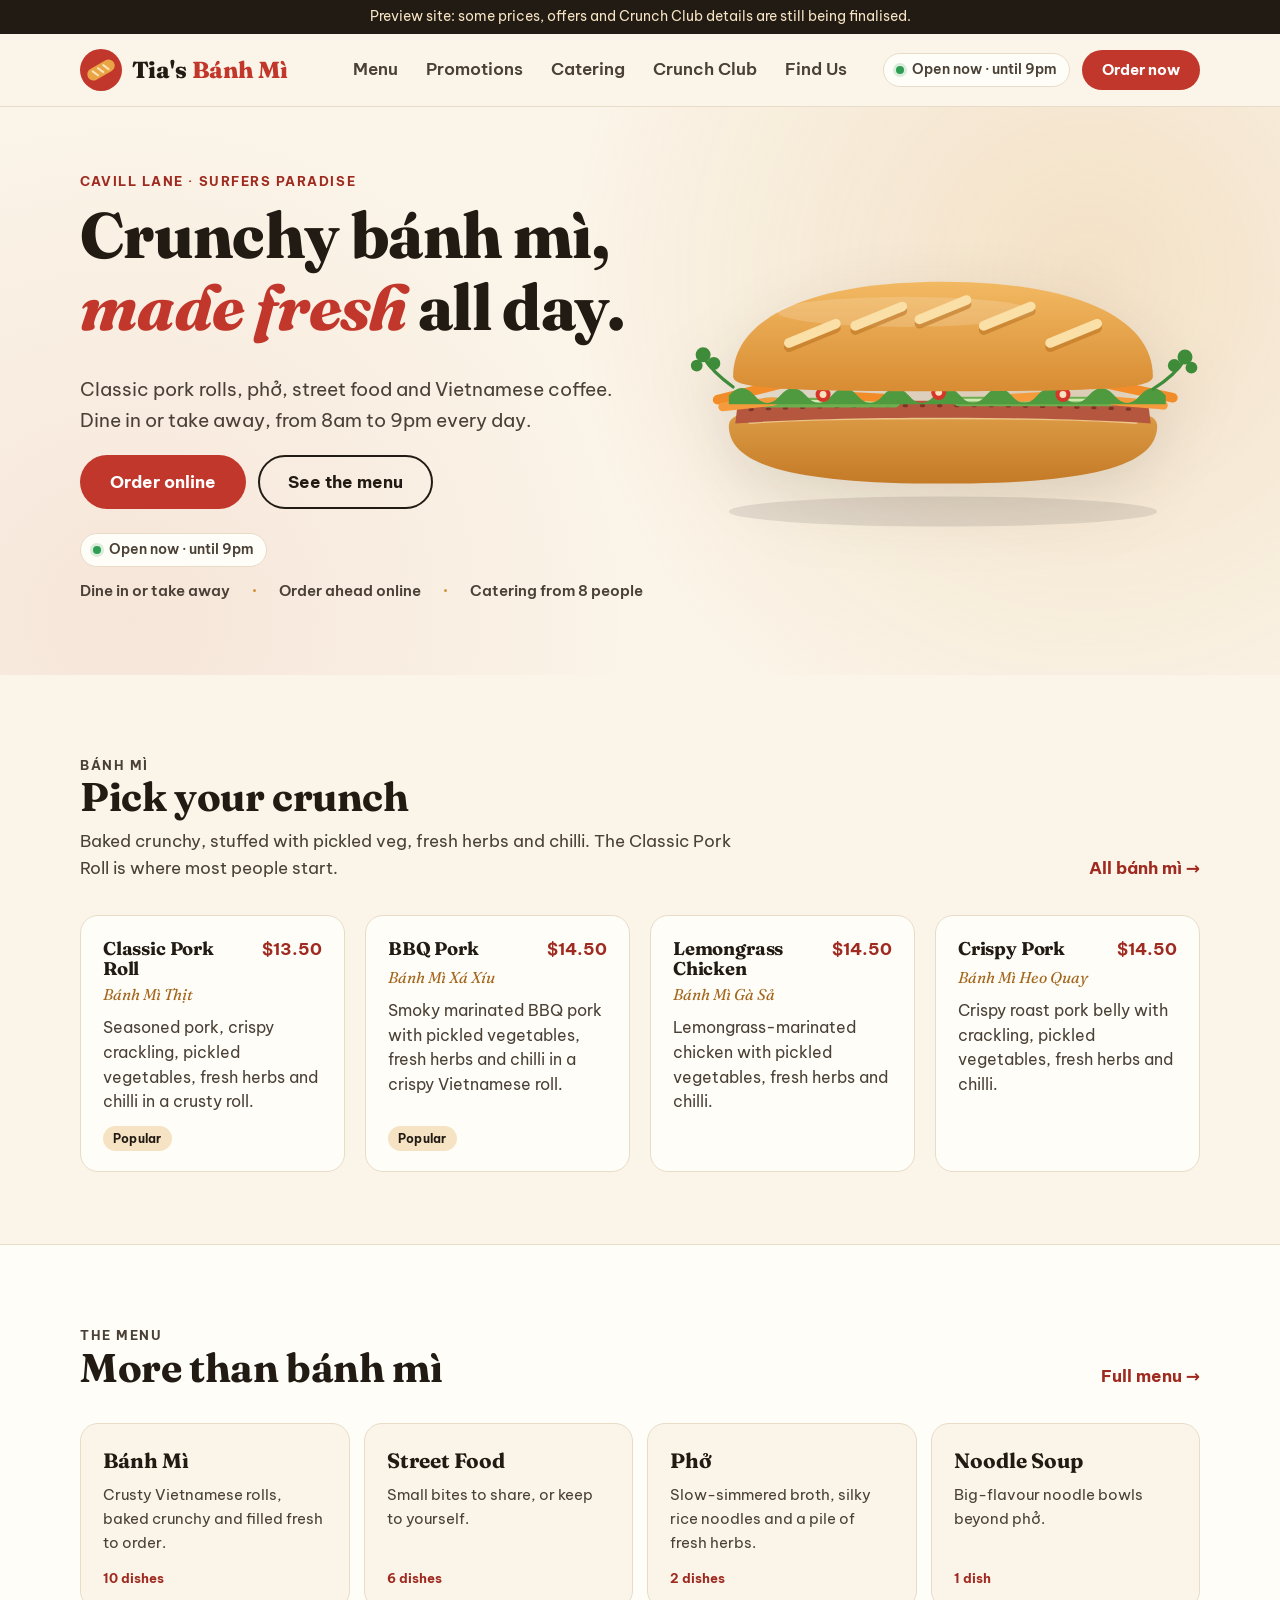
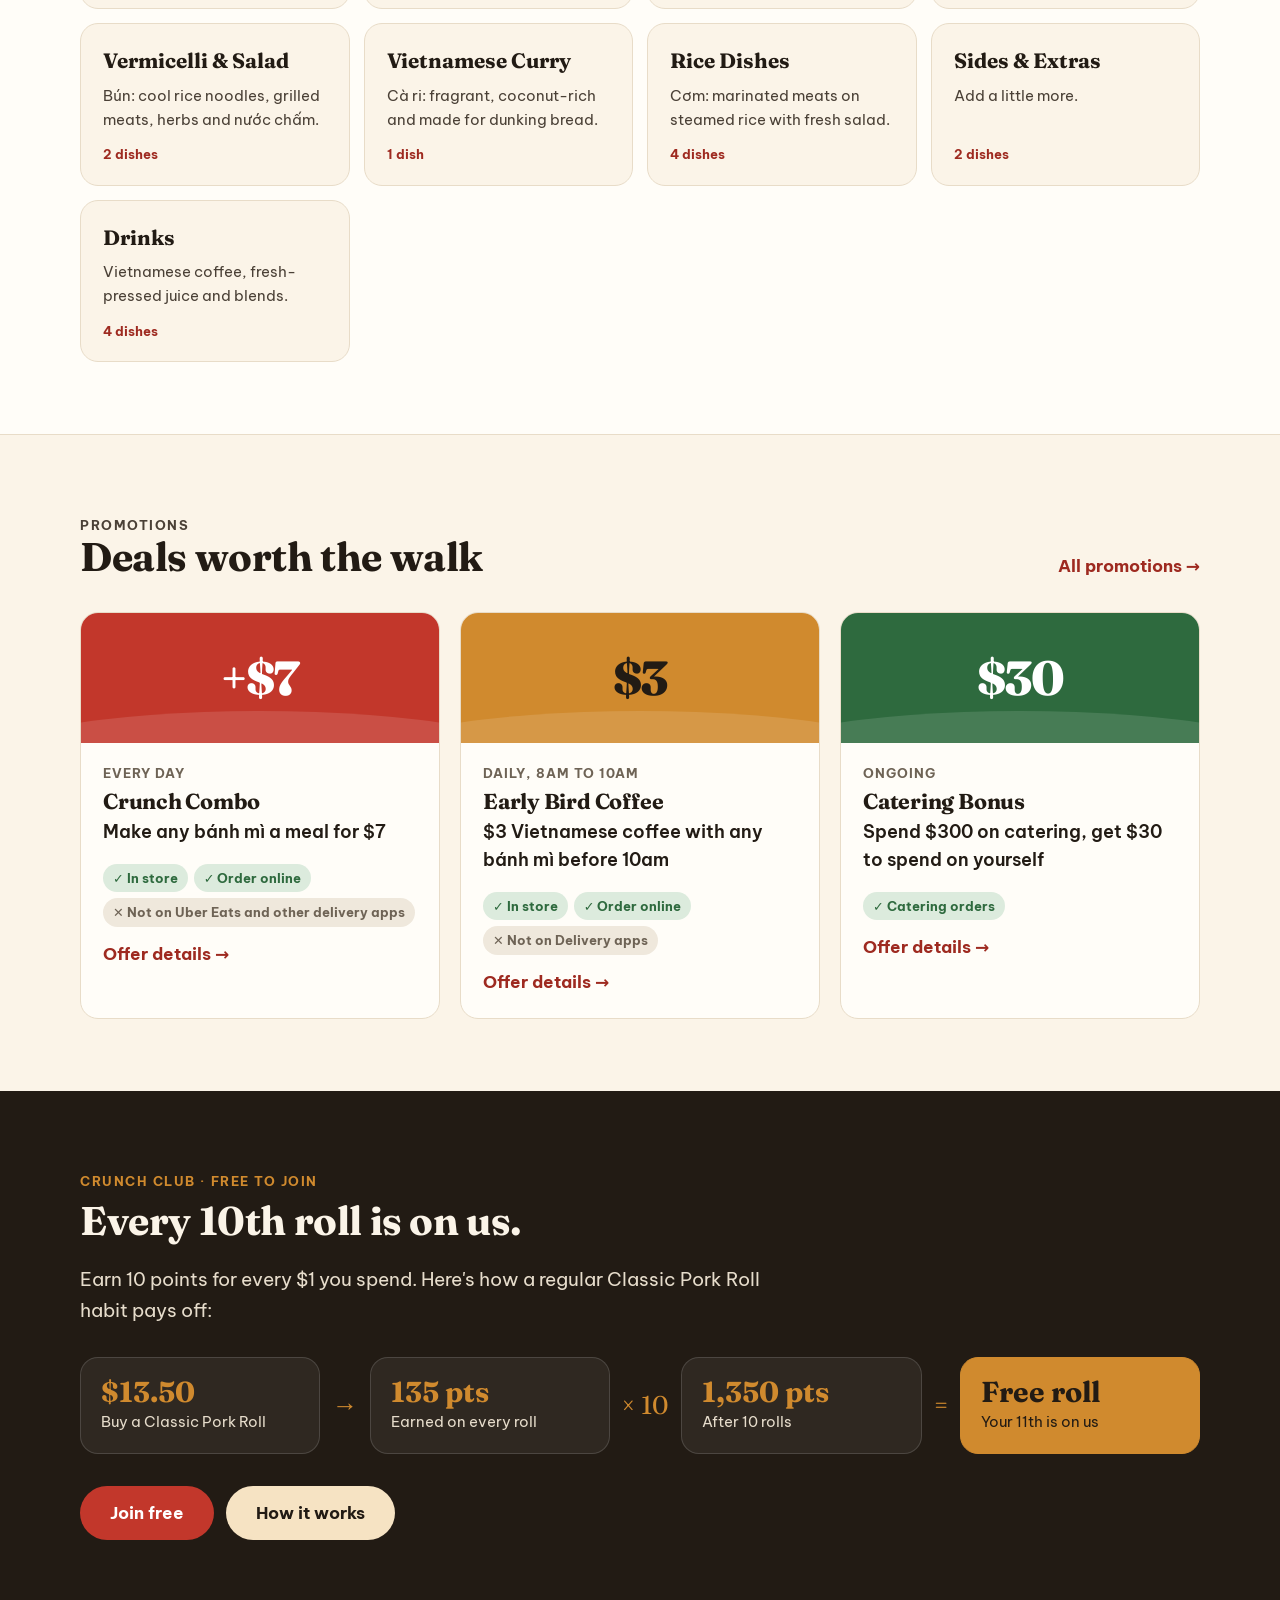
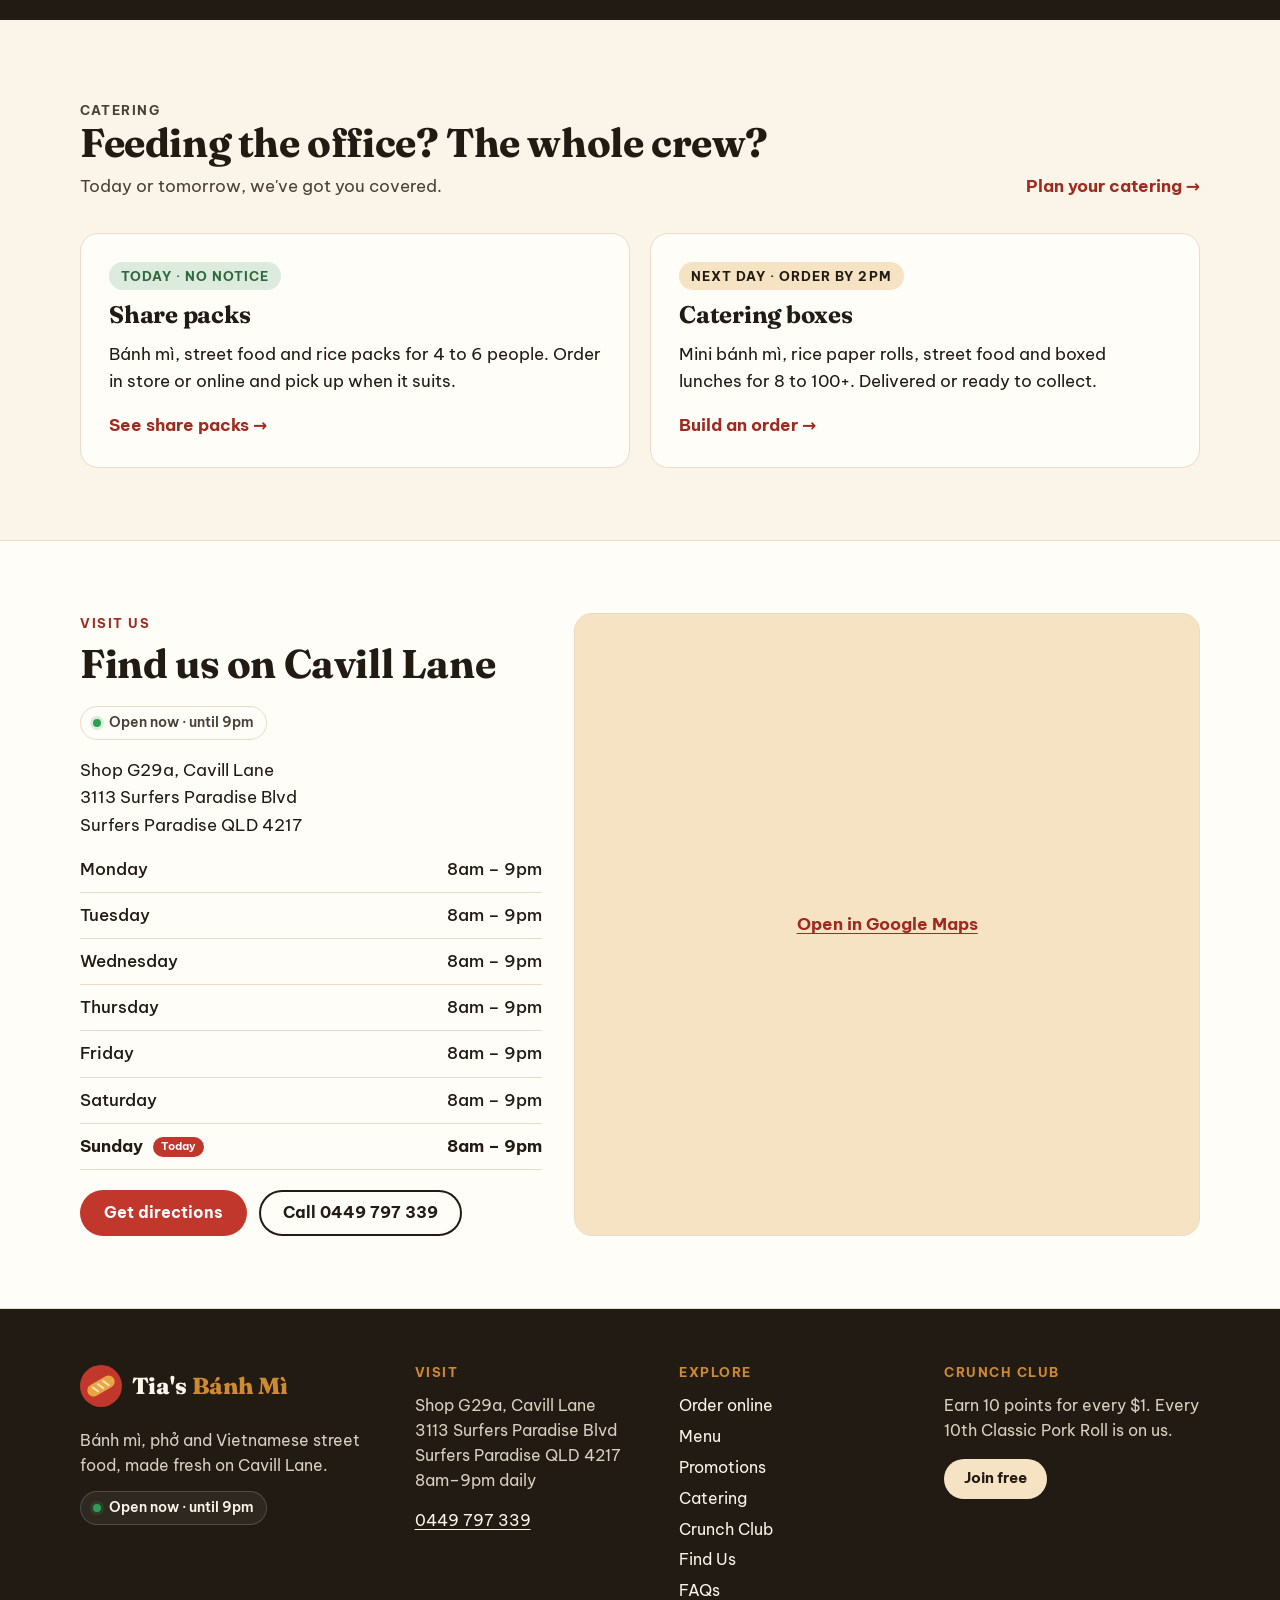
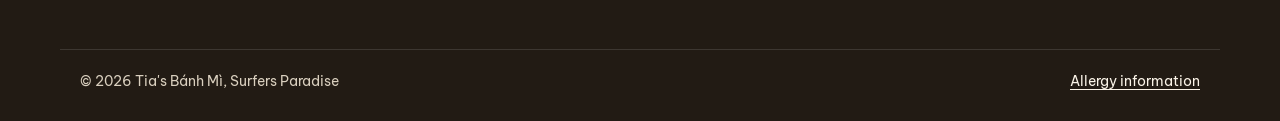
==== index.html @ 0a726522 "Build Tia's Bánh Mì website with menu, promotions, catering and Crunch Club New static site modelled" ====
<!doctype html>
<html lang="en-AU">
<head>
  <meta charset="utf-8">
  <meta name="viewport" content="width=device-width, initial-scale=1">
  <title>Tia's Bánh Mì | Bánh mì, phở & street food in Surfers Paradise</title>
  <meta name="description" content="Crunchy bánh mì, phở, Vietnamese street food and coffee on Cavill Lane, Surfers Paradise. Open 8am to 9pm every day. Order online, book catering or join the Crunch Club.">
  <meta name="theme-color" content="#C2372B">
  <link rel="icon" href="assets/img/favicon.svg" type="image/svg+xml">
  <meta property="og:type" content="website">
  <meta property="og:title" content="Tia's Bánh Mì, Surfers Paradise">
  <meta property="og:description" content="Crunchy bánh mì, phở and Vietnamese street food on Cavill Lane. Open 8am to 9pm every day.">
  <link rel="preconnect" href="https://fonts.googleapis.com">
  <link rel="preconnect" href="https://fonts.gstatic.com" crossorigin>
  <link rel="stylesheet" href="https://fonts.googleapis.com/css2?family=Be+Vietnam+Pro:wght@400;500;600;700&family=Fraunces:ital,opsz,wght@0,9..144,600..800;1,9..144,600..800&display=swap">
  <link rel="stylesheet" href="assets/css/styles.css">
  <script type="application/ld+json">
  {
    "@context": "https://schema.org",
    "@type": "Restaurant",
    "name": "Tia's Bánh Mì",
    "servesCuisine": ["Vietnamese", "Bánh mì", "Phở"],
    "telephone": "+61449797339",
    "priceRange": "$",
    "address": {
      "@type": "PostalAddress",
      "streetAddress": "Shop G29a, Cavill Lane, 3113 Surfers Paradise Blvd",
      "addressLocality": "Surfers Paradise",
      "addressRegion": "QLD",
      "postalCode": "4217",
      "addressCountry": "AU"
    },
    "openingHoursSpecification": [{
      "@type": "OpeningHoursSpecification",
      "dayOfWeek": ["Monday", "Tuesday", "Wednesday", "Thursday", "Friday", "Saturday", "Sunday"],
      "opens": "08:00",
      "closes": "21:00"
    }],
    "hasMenu": "menu.html",
    "acceptsReservations": false
  }
  </script>
</head>
<body>
  <a class="skip-link" href="#main">Skip to content</a>
  <header id="site-header" class="site-header">
    <noscript>
      <div class="container header-inner">
        <a class="logo" href="index.html"><span class="logo-text">Tia's <span>Bánh Mì</span></span></a>
        <nav class="site-nav" style="display:flex"><a href="menu.html">Menu</a><a href="catering.html">Catering</a><a href="club.html">Crunch Club</a><a href="find-us.html">Find Us</a></nav>
      </div>
    </noscript>
  </header>

  <main id="main">
    <section class="hero">
      <div class="container hero-grid">
        <div class="hero-copy">
          <p class="eyebrow">Cavill Lane · Surfers Paradise</p>
          <h1>Crunchy bánh mì, <em>made fresh</em> all day.</h1>
          <p class="lead">Classic pork rolls, phở, street food and Vietnamese coffee. Dine in or take away, from 8am to 9pm every day.</p>
          <div class="btn-row">
            <a class="btn btn-primary btn-lg" data-order-link href="https://tiasbanhmi.lifeintouch.net/">Order online</a>
            <a class="btn btn-secondary btn-lg" href="menu.html">See the menu</a>
          </div>
          <p class="hero-status"><span class="status-pill" data-open-status></span></p>
          <ul class="hero-facts">
            <li>Dine in or take away</li>
            <li>Order ahead online</li>
            <li>Catering from 8 people</li>
          </ul>
        </div>
        <div class="hero-art">
          <img src="assets/img/banh-mi.svg" alt="" width="480" height="300">
        </div>
      </div>
    </section>

    <section class="section" aria-labelledby="crunch-h">
      <div class="container">
        <div class="section-head">
          <div>
            <p class="eyebrow">Bánh mì</p>
            <h2 id="crunch-h">Pick your crunch</h2>
            <p>Baked crunchy, stuffed with pickled veg, fresh herbs and chilli. The Classic Pork Roll is where most people start.</p>
          </div>
          <a class="link-arrow" href="menu.html#banh-mi">All bánh mì</a>
        </div>
        <div class="grid grid-4" id="featured-dishes"></div>
      </div>
    </section>

    <section class="section section-tint" aria-labelledby="menu-h">
      <div class="container">
        <div class="section-head">
          <div>
            <p class="eyebrow">The menu</p>
            <h2 id="menu-h">More than bánh mì</h2>
          </div>
          <a class="link-arrow" href="menu.html">Full menu</a>
        </div>
        <div class="cat-grid" id="home-categories"></div>
      </div>
    </section>

    <section class="section" aria-labelledby="promo-h">
      <div class="container">
        <div class="section-head">
          <div>
            <p class="eyebrow">Promotions</p>
            <h2 id="promo-h">Deals worth the walk</h2>
          </div>
          <a class="link-arrow" href="promotions.html">All promotions</a>
        </div>
        <div class="grid grid-3" id="home-promos"></div>
      </div>
    </section>

    <section class="band-dark" aria-labelledby="club-h">
      <div class="container">
        <p class="eyebrow">Crunch Club · free to join</p>
        <h2 id="club-h">Every 10th roll is on us.</h2>
        <p class="lead">Earn 10 points for every $1 you spend. Here's how a regular Classic Pork Roll habit pays off:</p>
        <div class="equation" role="list">
          <div class="eq-tile" role="listitem"><strong>$13.50</strong><span>Buy a Classic Pork Roll</span></div>
          <div class="eq-op" aria-hidden="true">→</div>
          <div class="eq-tile" role="listitem"><strong>135 pts</strong><span>Earned on every roll</span></div>
          <div class="eq-op" aria-hidden="true">× 10</div>
          <div class="eq-tile" role="listitem"><strong>1,350 pts</strong><span>After 10 rolls</span></div>
          <div class="eq-op" aria-hidden="true">=</div>
          <div class="eq-tile eq-tile-final" role="listitem"><strong>Free roll</strong><span>Your 11th is on us</span></div>
        </div>
        <div class="btn-row">
          <a class="btn btn-primary btn-lg" href="club.html#join">Join free</a>
          <a class="btn btn-crust btn-lg" href="club.html">How it works</a>
        </div>
      </div>
    </section>

    <section class="section" aria-labelledby="catering-h">
      <div class="container">
        <div class="section-head">
          <div>
            <p class="eyebrow">Catering</p>
            <h2 id="catering-h">Feeding the office? The whole crew?</h2>
            <p>Today or tomorrow, we've got you covered.</p>
          </div>
          <a class="link-arrow" href="catering.html">Plan your catering</a>
        </div>
        <div class="speed-grid">
          <div class="speed">
            <span class="speed-label">Today · no notice</span>
            <h3>Share packs</h3>
            <p>Bánh mì, street food and rice packs for 4 to 6 people. Order in store or online and pick up when it suits.</p>
            <a class="link-arrow" href="catering.html#share-packs-h">See share packs</a>
          </div>
          <div class="speed speed-next">
            <span class="speed-label">Next day · order by 2pm</span>
            <h3>Catering boxes</h3>
            <p>Mini bánh mì, rice paper rolls, street food and boxed lunches for 8 to 100+. Delivered or ready to collect.</p>
            <a class="link-arrow" href="catering.html#boxes-h">Build an order</a>
          </div>
        </div>
      </div>
    </section>

    <section class="section section-tint" id="visit" aria-labelledby="visit-h">
      <div class="container visit-grid">
        <div>
          <p class="eyebrow">Visit us</p>
          <h2 id="visit-h">Find us on Cavill Lane</h2>
          <p><span class="status-pill" data-open-status></span></p>
          <address data-address></address>
          <table class="hours-table" data-hours-table></table>
          <div class="btn-row">
            <a class="btn btn-primary" data-directions-link href="#">Get directions</a>
            <a class="btn btn-secondary" data-phone-link href="tel:+61449797339">Call 0449 797 339</a>
          </div>
        </div>
        <div class="map" data-map></div>
      </div>
    </section>
  </main>

  <footer id="site-footer" class="site-footer"></footer>

  <script src="assets/js/config.js"></script>
  <script src="assets/js/data.js"></script>
  <script src="assets/js/site.js"></script>
  <script src="assets/js/home.js"></script>
</body>
</html>
---- assets/css/styles.css ----
/* Tia's Bánh Mì: site styles */

:root {
  --cream: #fbf4e8;
  --paper: #fffdf8;
  --ink: #221b14;
  --ink-2: #4a4036;
  --muted: #6e6355;
  --line: #e8dcc8;
  --crust: #d08a2e;
  --crust-soft: #f6e3c3;
  --chilli: #c2372b;
  --chilli-dark: #9e2a20;
  --chilli-soft: #f8dcd7;
  --herb: #2e6a3e;
  --herb-soft: #dcebdd;

  --radius: 18px;
  --radius-sm: 10px;
  --shadow: 0 1px 2px rgba(34, 27, 20, 0.06), 0 10px 30px rgba(34, 27, 20, 0.07);
  --font-display: "Fraunces", Georgia, "Times New Roman", serif;
  --font-body: "Be Vietnam Pro", system-ui, -apple-system, "Segoe UI", Roboto, sans-serif;
  --container: 1160px;
  --gutter: 20px;
  --header-h: 72px;
}

*,
*::before,
*::after {
  box-sizing: border-box;
}

html {
  -webkit-text-size-adjust: 100%;
  scroll-padding-top: var(--scroll-pad, calc(var(--header-h) + 64px));
}

body {
  margin: 0;
  background: var(--cream);
  color: var(--ink);
  font-family: var(--font-body);
  font-size: 1.0625rem;
  line-height: 1.6;
  overflow-x: hidden;
}

img,
svg,
iframe {
  max-width: 100%;
  display: block;
}

a {
  color: var(--chilli-dark);
  text-underline-offset: 3px;
}

a:hover {
  color: var(--chilli);
}

h1,
h2,
h3 {
  font-family: var(--font-display);
  font-weight: 700;
  line-height: 1.12;
  letter-spacing: -0.01em;
  margin: 0 0 0.5em;
  color: var(--ink);
}

h1 {
  font-size: clamp(2.4rem, 5.5vw, 4rem);
  font-weight: 800;
}

h2 {
  font-size: clamp(1.75rem, 3.4vw, 2.5rem);
}

h3 {
  font-size: 1.3rem;
}

p {
  margin: 0 0 1em;
}

:focus-visible {
  outline: 3px solid var(--chilli);
  outline-offset: 3px;
  border-radius: 4px;
}

.sr-only {
  position: absolute !important;
  width: 1px;
  height: 1px;
  padding: 0;
  margin: -1px;
  overflow: hidden;
  clip: rect(0, 0, 0, 0);
  white-space: nowrap;
  border: 0;
}

.skip-link {
  position: absolute;
  left: 12px;
  top: -60px;
  z-index: 100;
  background: var(--ink);
  color: var(--cream);
  padding: 10px 16px;
  border-radius: var(--radius-sm);
  text-decoration: none;
}

.skip-link:focus {
  top: 12px;
  color: var(--cream);
}

.container {
  width: 100%;
  max-width: var(--container);
  margin: 0 auto;
  padding: 0 var(--gutter);
}

.muted {
  color: var(--muted);
}

.eyebrow {
  font-size: 0.8rem;
  font-weight: 700;
  letter-spacing: 0.12em;
  text-transform: uppercase;
  color: var(--chilli-dark);
  margin-bottom: 0.6em;
}

.lead {
  font-size: 1.2rem;
  color: var(--ink-2);
  max-width: 38em;
}

[hidden] {
  display: none !important;
}

/* ---------- buttons ---------- */

.btn {
  display: inline-flex;
  align-items: center;
  justify-content: center;
  gap: 8px;
  min-height: 46px;
  padding: 10px 22px;
  border-radius: 999px;
  border: 2px solid transparent;
  font: inherit;
  font-weight: 700;
  font-size: 1rem;
  line-height: 1.2;
  text-decoration: none;
  cursor: pointer;
  transition: background-color 0.15s, color 0.15s, border-color 0.15s, transform 0.15s;
}

.btn:active {
  transform: translateY(1px);
}

.btn-primary {
  background: var(--chilli);
  color: #fff;
}

.btn-primary:hover {
  background: var(--chilli-dark);
  color: #fff;
}

.btn-secondary {
  background: transparent;
  color: var(--ink);
  border-color: var(--ink);
}

.btn-secondary:hover {
  background: var(--ink);
  color: var(--cream);
}

.btn-crust {
  background: var(--crust-soft);
  color: var(--ink);
}

.btn-crust:hover {
  background: #fff;
  color: var(--ink);
}

.btn-ghost {
  background: transparent;
  color: var(--ink-2);
  border-color: var(--line);
}

.btn-ghost:hover {
  border-color: var(--ink-2);
  color: var(--ink);
}

.btn-sm {
  min-height: 40px;
  padding: 8px 18px;
  font-size: 0.95rem;
}

.btn-lg {
  min-height: 54px;
  padding: 12px 28px;
  font-size: 1.05rem;
}

.btn-row {
  display: flex;
  flex-wrap: wrap;
  gap: 12px;
  margin-top: 8px;
}

.link-arrow {
  font-weight: 700;
  text-decoration: none;
  white-space: nowrap;
}

.link-arrow::after {
  content: " →";
}

.link-arrow:hover {
  text-decoration: underline;
}

/* ---------- header ---------- */

.preview-banner {
  background: var(--ink);
  color: var(--crust-soft);
  font-size: 0.85rem;
  text-align: center;
  padding: 6px var(--gutter);
}

.site-header {
  position: sticky;
  top: 0;
  z-index: 50;
  background: rgba(251, 244, 232, 0.94);
  backdrop-filter: saturate(1.4) blur(10px);
  border-bottom: 1px solid var(--line);
}

.header-inner {
  display: flex;
  align-items: center;
  gap: 24px;
  min-height: var(--header-h);
}

.logo {
  display: inline-flex;
  align-items: center;
  gap: 10px;
  text-decoration: none;
  color: var(--ink);
  flex-shrink: 0;
}

.logo:hover {
  color: var(--ink);
}

.logo-mark {
  width: 42px;
  height: 42px;
}

.logo-text {
  font-family: var(--font-display);
  font-weight: 800;
  font-size: 1.45rem;
  line-height: 1;
}

.logo-text span {
  color: var(--chilli);
}

.logo-light,
.logo-light:hover {
  color: var(--cream);
}

.logo-light .logo-text span {
  color: var(--crust);
}

.site-nav {
  display: flex;
  align-items: center;
  gap: 4px;
  margin-left: auto;
}

.site-nav a {
  padding: 8px 12px;
  border-radius: 999px;
  color: var(--ink-2);
  font-weight: 600;
  text-decoration: none;
}

.site-nav a:hover {
  background: var(--crust-soft);
  color: var(--ink);
}

.site-nav a[aria-current="page"] {
  color: var(--ink);
  background: var(--crust-soft);
}

.header-actions {
  display: flex;
  align-items: center;
  gap: 12px;
}

.site-nav .nav-status {
  display: none;
}

.site-nav a,
.header-actions .btn {
  white-space: nowrap;
}

.nav-toggle {
  display: none;
  width: 44px;
  height: 44px;
  border: 1px solid var(--line);
  background: var(--paper);
  border-radius: 12px;
  cursor: pointer;
  position: relative;
}

.nav-toggle-bars,
.nav-toggle-bars::before,
.nav-toggle-bars::after {
  position: absolute;
  left: 50%;
  width: 20px;
  height: 2px;
  margin-left: -10px;
  background: var(--ink);
  border-radius: 2px;
  transition: transform 0.2s, opacity 0.2s;
}

.nav-toggle-bars {
  top: 50%;
  margin-top: -1px;
}

.nav-toggle-bars::before,
.nav-toggle-bars::after {
  content: "";
  left: 0;
  margin-left: 0;
}

.nav-toggle-bars::before {
  top: -6px;
}

.nav-toggle-bars::after {
  top: 6px;
}

.nav-toggle[aria-expanded="true"] .nav-toggle-bars {
  background: transparent;
}

.nav-toggle[aria-expanded="true"] .nav-toggle-bars::before {
  transform: translateY(6px) rotate(45deg);
}

.nav-toggle[aria-expanded="true"] .nav-toggle-bars::after {
  transform: translateY(-6px) rotate(-45deg);
}

/* open-now pill */
.status-pill {
  display: inline-flex;
  align-items: center;
  gap: 8px;
  padding: 5px 12px;
  border-radius: 999px;
  font-size: 0.85rem;
  font-weight: 600;
  background: var(--paper);
  border: 1px solid var(--line);
  color: var(--ink-2);
  white-space: nowrap;
}

.status-pill:empty {
  display: none;
}

.status-pill::before {
  content: "";
  width: 8px;
  height: 8px;
  border-radius: 50%;
  background: var(--muted);
}

.status-pill.is-open::before {
  background: #2f9e55;
  box-shadow: 0 0 0 3px rgba(47, 158, 85, 0.18);
}

.status-pill.is-soon::before {
  background: var(--crust);
}

.status-pill.is-closed::before {
  background: var(--chilli);
}

@media (max-width: 1200px) {
  .header-status {
    display: none;
  }
}

@media (max-width: 900px) {
  .nav-toggle {
    display: inline-block;
  }

  .header-inner {
    gap: 12px;
  }

  .header-actions {
    margin-left: auto;
  }

  .site-nav {
    display: none;
    position: absolute;
    top: 100%;
    left: 0;
    right: 0;
    flex-direction: column;
    align-items: stretch;
    gap: 2px;
    padding: 12px var(--gutter) 20px;
    background: var(--cream);
    border-bottom: 1px solid var(--line);
    box-shadow: 0 16px 30px rgba(34, 27, 20, 0.1);
  }

  .site-nav.is-open {
    display: flex;
  }

  .site-nav a {
    padding: 12px 14px;
    font-size: 1.1rem;
  }

  .site-nav .nav-status {
    display: inline-flex;
    align-self: flex-start;
    margin: 8px 14px 0;
  }
}

@media (max-width: 480px) {
  .logo {
    gap: 8px;
  }

  .logo-text {
    font-size: 1.22rem;
  }

  .logo-mark {
    width: 36px;
    height: 36px;
  }

  .header-actions {
    gap: 8px;
  }

  .header-actions .btn-sm {
    padding: 8px 14px;
  }
}

@media (max-width: 359px) {
  .header-inner .logo-text span {
    display: none;
  }
}

/* ---------- sections ---------- */

.section {
  padding: 72px 0;
}

.section-tint {
  background: var(--paper);
  border-top: 1px solid var(--line);
  border-bottom: 1px solid var(--line);
}

.section-head {
  display: flex;
  align-items: flex-end;
  justify-content: space-between;
  gap: 16px 32px;
  flex-wrap: wrap;
  margin-bottom: 32px;
}

.section-head h2 {
  margin-bottom: 0;
}

.section-head p {
  margin: 8px 0 0;
  color: var(--ink-2);
  max-width: 40em;
}

.page-hero {
  padding: 56px 0 40px;
}

.page-hero h1 {
  max-width: 16em;
}

.page-hero .lead {
  margin-bottom: 0;
}

.grid {
  display: grid;
  gap: 20px;
}

.grid-2 {
  grid-template-columns: repeat(auto-fit, minmax(min(100%, 420px), 1fr));
}

.grid-3 {
  grid-template-columns: repeat(auto-fit, minmax(min(100%, 300px), 1fr));
}

.grid-4 {
  grid-template-columns: repeat(auto-fill, minmax(min(100%, 240px), 1fr));
}

.card {
  background: var(--paper);
  border: 1px solid var(--line);
  border-radius: var(--radius);
  padding: 24px;
}

.ticks {
  list-style: none;
  padding: 0;
  margin: 0 0 16px;
}

.ticks li {
  position: relative;
  padding-left: 26px;
  margin-bottom: 6px;
}

.ticks li::before {
  content: "";
  position: absolute;
  left: 2px;
  top: 0.5em;
  width: 12px;
  height: 7px;
  border-left: 2.5px solid var(--herb);
  border-bottom: 2.5px solid var(--herb);
  transform: rotate(-45deg);
}

/* ---------- home hero ---------- */

.hero {
  padding: 64px 0 72px;
  background:
    radial-gradient(circle at 85% 30%, rgba(208, 138, 46, 0.18), transparent 45%),
    radial-gradient(circle at 10% 90%, rgba(194, 55, 43, 0.08), transparent 40%);
}

.hero-grid {
  display: grid;
  grid-template-columns: 1.1fr 1fr;
  align-items: center;
  gap: 40px;
}

.hero h1 em {
  font-style: italic;
  color: var(--chilli);
}

.hero-status {
  margin: 24px 0 0;
}

.hero-facts {
  list-style: none;
  padding: 0;
  margin: 12px 0 0;
  display: flex;
  flex-wrap: wrap;
  gap: 10px 22px;
  color: var(--ink-2);
  font-weight: 600;
  font-size: 0.95rem;
  align-items: center;
}

.hero-facts li:not(:first-child)::before {
  content: "·";
  margin-right: 22px;
  color: var(--crust);
  font-weight: 800;
}

.hero-art img {
  width: 100%;
  height: auto;
  filter: drop-shadow(0 18px 30px rgba(34, 27, 20, 0.12));
}

@media (max-width: 860px) {
  .hero {
    padding: 40px 0 56px;
  }

  .hero-grid {
    grid-template-columns: 1fr;
    gap: 24px;
  }

  .hero-art {
    order: -1;
    max-width: 420px;
  }

  .hero-facts li:not(:first-child)::before {
    display: none;
  }
}

/* ---------- dishes ---------- */

.grid-dishes {
  grid-template-columns: repeat(auto-fill, minmax(min(100%, 300px), 1fr));
}

.dish {
  background: var(--paper);
  border: 1px solid var(--line);
  border-radius: var(--radius);
  padding: 20px 22px;
  display: flex;
  flex-direction: column;
}

.dish-top {
  display: flex;
  justify-content: space-between;
  align-items: baseline;
  gap: 12px;
}

.dish-name {
  font-size: 1.15rem;
  margin: 0;
}

.dish-price {
  font-weight: 700;
  color: var(--chilli-dark);
  white-space: nowrap;
}

.dish-price-tbc {
  font-size: 0.8rem;
  font-weight: 600;
  color: var(--muted);
}

.dish-vn {
  font-family: var(--font-display);
  font-style: italic;
  color: #a3661c; /* darker crust, readable on paper */
  margin: 2px 0 8px;
  font-size: 0.98rem;
}

.dish-desc {
  color: var(--ink-2);
  font-size: 0.97rem;
  margin-bottom: 12px;
}

.dish-tags {
  display: flex;
  flex-wrap: wrap;
  gap: 6px;
  margin-top: auto;
}

.tag {
  font-size: 0.75rem;
  font-weight: 700;
  letter-spacing: 0.02em;
  padding: 3px 10px;
  border-radius: 999px;
  background: var(--crust-soft);
  color: var(--ink);
}

.tag-v {
  background: var(--herb-soft);
  color: var(--herb);
}

.tag-spicy {
  background: var(--chilli-soft);
  color: var(--chilli-dark);
}

.tag-draft {
  background: transparent;
  border: 1.5px dashed var(--muted);
  color: var(--muted);
}

/* category tiles (home) */
.cat-grid {
  display: grid;
  gap: 14px;
  grid-template-columns: repeat(auto-fill, minmax(min(100%, 250px), 1fr));
}

.cat-tile {
  display: flex;
  flex-direction: column;
  gap: 6px;
  padding: 20px 22px;
  border-radius: var(--radius);
  background: var(--cream);
  border: 1px solid var(--line);
  text-decoration: none;
  color: var(--ink);
  transition: transform 0.15s, box-shadow 0.15s, border-color 0.15s;
}

.cat-tile:hover {
  transform: translateY(-2px);
  box-shadow: var(--shadow);
  border-color: var(--crust);
  color: var(--ink);
}

.cat-name {
  font-family: var(--font-display);
  font-weight: 700;
  font-size: 1.3rem;
}

.cat-blurb {
  color: var(--ink-2);
  font-size: 0.95rem;
}

.cat-count {
  margin-top: auto;
  padding-top: 6px;
  font-size: 0.8rem;
  font-weight: 700;
  color: var(--chilli-dark);
}

/* ---------- menu page ---------- */

.menu-toolbar {
  position: sticky;
  top: var(--header-h);
  z-index: 20;
  background: var(--cream);
  border-bottom: 1px solid var(--line);
  padding: 12px 0;
}

.chip-row {
  position: relative;
  display: flex;
  gap: 8px;
  overflow-x: auto;
  scrollbar-width: none;
  padding-bottom: 2px;
}

.chip-row::-webkit-scrollbar {
  display: none;
}

.chip {
  flex-shrink: 0;
  padding: 7px 16px;
  border-radius: 999px;
  border: 1px solid var(--line);
  background: var(--paper);
  color: var(--ink-2);
  font-weight: 600;
  font-size: 0.95rem;
  text-decoration: none;
}

.chip:hover {
  border-color: var(--ink-2);
  color: var(--ink);
}

.chip.is-active {
  background: var(--ink);
  border-color: var(--ink);
  color: var(--cream);
}

.menu-filters {
  display: flex;
  flex-wrap: wrap;
  align-items: center;
  gap: 10px 18px;
  margin-top: 12px;
}

.search-field {
  position: relative;
  flex: 1 1 220px;
  max-width: 340px;
}

.search-field input {
  width: 100%;
  min-height: 42px;
  padding: 8px 14px 8px 38px;
  border-radius: 999px;
  border: 1px solid var(--line);
  background: var(--paper) url("data:image/svg+xml,%3Csvg xmlns='http://www.w3.org/2000/svg' width='18' height='18' viewBox='0 0 24 24' fill='none' stroke='%236e6355' stroke-width='2.4' stroke-linecap='round'%3E%3Ccircle cx='11' cy='11' r='7'/%3E%3Cpath d='M20 20l-4-4'/%3E%3C/svg%3E") no-repeat 13px center;
  font: inherit;
  font-size: 0.95rem;
}

.toggle {
  display: inline-flex;
  align-items: center;
  gap: 8px;
  font-weight: 600;
  font-size: 0.95rem;
  cursor: pointer;
}

.toggle input {
  width: 18px;
  height: 18px;
  accent-color: var(--herb);
}

.menu-count {
  margin-left: auto;
  color: var(--muted);
  font-size: 0.9rem;
}

.menu-section {
  padding-top: 48px;
}

.menu-section-head {
  margin-bottom: 20px;
}

.menu-section-head h2 {
  margin-bottom: 4px;
}

.menu-section-head p {
  color: var(--ink-2);
  margin: 0;
}

.menu-empty {
  padding: 48px 0;
  text-align: center;
  color: var(--ink-2);
}

.menu-cta {
  margin-top: 64px;
}

.notice {
  display: flex;
  gap: 14px;
  align-items: flex-start;
  background: var(--paper);
  border: 1px solid var(--line);
  border-left: 4px solid var(--crust);
  border-radius: var(--radius-sm);
  padding: 16px 18px;
  color: var(--ink-2);
  font-size: 0.95rem;
}

.notice p:last-child {
  margin-bottom: 0;
}

/* ---------- promotions ---------- */

.promo {
  display: grid;
  grid-template-columns: 200px 1fr;
  border-radius: var(--radius);
  overflow: hidden;
  background: var(--paper);
  border: 1px solid var(--line);
  scroll-margin-top: calc(var(--header-h) + 48px);
}

.promo.is-highlighted {
  box-shadow: 0 0 0 3px var(--crust), var(--shadow);
}

.promo:focus {
  outline: none;
}

.promo-art {
  display: flex;
  align-items: center;
  justify-content: center;
  padding: 24px;
  font-family: var(--font-display);
  font-weight: 800;
  font-size: 3.6rem;
  line-height: 1;
  letter-spacing: -0.03em;
  color: #fff;
  background: var(--chilli);
  text-align: center;
  position: relative;
  overflow: hidden;
}

.promo-art::after {
  content: "";
  position: absolute;
  inset: auto -30% -55% -30%;
  height: 80%;
  border-radius: 50%;
  background: rgba(255, 255, 255, 0.12);
}

.promo-crust .promo-art {
  background: var(--crust);
  color: var(--ink);
}

.promo-herb .promo-art {
  background: var(--herb);
}

.promo-ink .promo-art {
  background: var(--ink);
  color: var(--crust-soft);
}

.promo-body {
  padding: 26px 28px;
}

.promo-body h2 {
  font-size: 1.8rem;
  margin-bottom: 4px;
}

.promo-body h3 {
  font-size: 1.35rem;
  margin-bottom: 4px;
}

.promo-when {
  font-size: 0.8rem;
  font-weight: 700;
  letter-spacing: 0.08em;
  text-transform: uppercase;
  color: var(--muted);
  margin-bottom: 6px;
}

.promo-hook {
  font-size: 1.1rem;
  font-weight: 600;
  color: var(--ink);
}

.promo-where {
  list-style: none;
  padding: 0;
  margin: 0 0 14px;
  display: flex;
  flex-wrap: wrap;
  gap: 6px;
}

.promo-where li {
  font-size: 0.8rem;
  font-weight: 700;
  padding: 4px 10px;
  border-radius: 999px;
}

.promo-where .yes {
  background: var(--herb-soft);
  color: var(--herb);
}

.promo-where .yes::before {
  content: "✓ ";
}

.promo-where .no {
  background: #efe8dc;
  color: var(--muted);
}

.promo-where .no::before {
  content: "✕ ";
}

.promo-terms {
  margin: 4px 0 16px;
  font-size: 0.95rem;
  color: var(--ink-2);
}

.promo-terms summary {
  cursor: pointer;
  font-weight: 700;
  color: var(--ink);
}

.promo-terms ul {
  margin: 8px 0 0;
  padding-left: 20px;
}

.promo-list {
  display: grid;
  gap: 24px;
}

.promo-compact {
  grid-template-columns: 1fr;
  grid-template-rows: 130px 1fr;
}

.promo-compact .promo-art {
  font-size: 3rem;
}

.promo-compact .promo-body {
  padding: 20px 22px 22px;
}

@media (max-width: 640px) {
  .promo {
    grid-template-columns: 1fr;
    grid-template-rows: 120px auto;
  }

  .promo-art {
    font-size: 3rem;
  }

  .promo-body {
    padding: 20px;
  }
}

/* ---------- dark band (club teaser) ---------- */

.band-dark {
  background: var(--ink);
  color: var(--cream);
  padding: 80px 0;
  position: relative;
  overflow: hidden;
}

.band-dark h2,
.band-dark h3 {
  color: var(--cream);
}

.band-dark .eyebrow {
  color: var(--crust);
}

.band-dark .lead {
  color: #e6dccb;
}

.band-dark a:not(.btn) {
  color: var(--crust-soft);
}

.equation {
  display: flex;
  flex-wrap: wrap;
  align-items: stretch;
  gap: 12px;
  margin: 32px 0;
}

.eq-tile {
  flex: 1 1 160px;
  background: rgba(255, 255, 255, 0.06);
  border: 1px solid rgba(255, 255, 255, 0.14);
  border-radius: var(--radius);
  padding: 18px 20px;
}

.eq-tile strong {
  display: block;
  font-family: var(--font-display);
  font-size: 1.8rem;
  line-height: 1.1;
  color: var(--crust);
}

.eq-tile span {
  color: #e6dccb;
  font-size: 0.95rem;
}

.eq-tile-final {
  background: var(--crust);
  border-color: var(--crust);
}

.eq-tile-final strong,
.eq-tile-final span {
  color: var(--ink);
}

.eq-op {
  display: flex;
  align-items: center;
  font-family: var(--font-display);
  font-size: 1.6rem;
  color: var(--crust);
}

@media (max-width: 700px) {
  .equation {
    display: grid;
    grid-template-columns: 1fr 1fr;
  }

  .eq-op {
    display: none;
  }
}

/* ---------- catering ---------- */

.speed-grid {
  display: grid;
  gap: 20px;
  grid-template-columns: repeat(auto-fit, minmax(min(100%, 380px), 1fr));
}

.speed {
  border-radius: var(--radius);
  padding: 28px;
  border: 1px solid var(--line);
  background: var(--paper);
}

.speed-label {
  display: inline-block;
  font-size: 0.8rem;
  font-weight: 700;
  letter-spacing: 0.08em;
  text-transform: uppercase;
  padding: 4px 12px;
  border-radius: 999px;
  background: var(--herb-soft);
  color: var(--herb);
  margin-bottom: 12px;
}

.speed-next .speed-label {
  background: var(--crust-soft);
  color: var(--ink);
}

.speed h3 {
  font-size: 1.5rem;
}

.pack-top {
  display: flex;
  justify-content: space-between;
  align-items: baseline;
  gap: 12px;
}

.pack-top h3 {
  margin: 0;
}

.price {
  font-family: var(--font-display);
  font-weight: 700;
  font-size: 1.4rem;
  color: var(--chilli-dark);
  white-space: nowrap;
}

.price small {
  font-family: var(--font-body);
  font-size: 0.8rem;
  color: var(--muted);
  font-weight: 600;
}

.serves {
  font-weight: 600;
  color: var(--herb);
  margin: 4px 0 12px;
  font-size: 0.95rem;
}

.box {
  position: relative;
  display: flex;
  flex-direction: column;
}

.box .ticks {
  flex: 1;
}

.box-popular {
  border: 2px solid var(--crust);
}

.badge {
  position: absolute;
  top: -12px;
  left: 20px;
  background: var(--crust);
  color: var(--ink);
  font-size: 0.75rem;
  font-weight: 700;
  padding: 3px 12px;
  border-radius: 999px;
}

.stepper {
  display: inline-flex;
  align-items: center;
  align-self: flex-start;
  border: 1px solid var(--line);
  border-radius: 999px;
  background: var(--cream);
}

.stepper button {
  width: 44px;
  height: 44px;
  border: 0;
  background: transparent;
  font-size: 1.4rem;
  line-height: 1;
  cursor: pointer;
  color: var(--ink);
  border-radius: 50%;
}

.stepper button:hover {
  background: var(--crust-soft);
}

.stepper input {
  width: 48px;
  border: 0;
  background: transparent;
  text-align: center;
  font: inherit;
  font-weight: 700;
  font-size: 1.1rem;
  -moz-appearance: textfield;
  appearance: textfield;
}

.stepper input::-webkit-outer-spin-button,
.stepper input::-webkit-inner-spin-button {
  -webkit-appearance: none;
  margin: 0;
}

.builder {
  display: grid;
  grid-template-columns: minmax(0, 1fr) 360px;
  grid-template-areas:
    "boxes summary"
    "details summary";
  gap: 28px 32px;
  align-items: start;
}

.builder-boxes {
  grid-area: boxes;
}

.builder-details {
  grid-area: details;
}

.builder-summary {
  grid-area: summary;
  position: sticky;
  top: calc(var(--header-h) + 48px);
}

.builder-boxes .grid {
  grid-template-columns: repeat(auto-fill, minmax(min(100%, 280px), 1fr));
}

@media (max-width: 980px) {
  .builder {
    grid-template-columns: 1fr;
    grid-template-areas:
      "boxes"
      "summary"
      "details";
  }

  .builder-summary {
    position: static;
  }
}

.summary {
  background: var(--paper);
  border: 1px solid var(--line);
  border-radius: var(--radius);
  padding: 24px;
  box-shadow: var(--shadow);
}

.summary:focus {
  outline: none;
  box-shadow: 0 0 0 3px var(--crust), var(--shadow);
}

.summary h2 {
  font-size: 1.5rem;
}

.suggest-row {
  display: grid;
  grid-template-columns: 1fr 1fr;
  gap: 10px;
  margin-bottom: 10px;
}

.order-lines {
  list-style: none;
  padding: 0;
  margin: 16px 0;
  border-top: 1px solid var(--line);
}

.order-lines li {
  display: flex;
  justify-content: space-between;
  gap: 12px;
  padding: 10px 0;
  border-bottom: 1px solid var(--line);
  font-size: 0.97rem;
}

.order-lines li.muted {
  display: block;
}

.totals {
  display: grid;
  grid-template-columns: 1fr auto;
  gap: 6px 12px;
  margin: 0 0 8px;
}

.totals dt {
  color: var(--ink-2);
}

.totals dd {
  margin: 0;
  text-align: right;
  font-weight: 600;
}

.totals .grand {
  font-family: var(--font-display);
  font-size: 1.4rem;
  font-weight: 700;
  color: var(--ink);
  padding-top: 6px;
}

.feeds {
  color: var(--herb);
  font-weight: 600;
  font-size: 0.95rem;
  min-height: 1.5em;
  margin-bottom: 8px;
}

.warnings {
  list-style: none;
  margin: 12px 0 0;
  padding: 12px 14px;
  background: var(--chilli-soft);
  color: var(--chilli-dark);
  border-radius: var(--radius-sm);
  font-size: 0.92rem;
  font-weight: 600;
}

.warnings li + li {
  margin-top: 6px;
}

.segmented {
  display: grid;
  grid-template-columns: 1fr 1fr;
  gap: 8px;
  margin: 16px 0 4px;
  border: 0;
  padding: 0;
}

.segmented legend {
  font-weight: 700;
  margin-bottom: 8px;
  padding: 0;
}

.segmented label {
  display: flex;
  flex-direction: column;
  align-items: center;
  padding: 10px 8px;
  border: 1.5px solid var(--line);
  border-radius: var(--radius-sm);
  background: var(--cream);
  cursor: pointer;
  font-weight: 700;
  text-align: center;
  line-height: 1.3;
}

.segmented label small {
  font-weight: 500;
  color: var(--muted);
}

.segmented input {
  position: absolute;
  opacity: 0;
  pointer-events: none;
}

.segmented input:checked + label {
  border-color: var(--ink);
  background: var(--paper);
  box-shadow: inset 0 0 0 1px var(--ink);
}

.segmented input:focus-visible + label {
  outline: 3px solid var(--chilli);
  outline-offset: 2px;
}

/* ---------- forms ---------- */

.form-card {
  background: var(--paper);
  border: 1px solid var(--line);
  border-radius: var(--radius);
  padding: 28px;
}

.form-grid {
  display: grid;
  gap: 16px 18px;
  grid-template-columns: repeat(2, minmax(0, 1fr));
}

.form-grid .full {
  grid-column: 1 / -1;
}

@media (max-width: 600px) {
  .form-grid {
    grid-template-columns: 1fr;
  }

  .form-card {
    padding: 20px;
  }
}

.field label,
.field-label {
  display: block;
  font-weight: 700;
  font-size: 0.95rem;
  margin-bottom: 6px;
}

.field .hint {
  font-weight: 500;
  color: var(--muted);
}

.field input,
.field select,
.field textarea {
  width: 100%;
  min-height: 46px;
  padding: 10px 14px;
  border: 1.5px solid var(--line);
  border-radius: var(--radius-sm);
  background: #fff;
  font: inherit;
  font-size: 1rem;
  color: var(--ink);
}

.field textarea {
  min-height: 100px;
  resize: vertical;
}

.field input:focus,
.field select:focus,
.field textarea:focus {
  border-color: var(--ink-2);
}

.check {
  display: flex;
  gap: 10px;
  align-items: flex-start;
  font-size: 0.95rem;
  color: var(--ink-2);
  cursor: pointer;
}

.check input {
  width: 20px;
  height: 20px;
  margin-top: 2px;
  flex-shrink: 0;
  accent-color: var(--chilli);
}

.form-status,
.form-errors {
  margin-top: 20px;
  border-radius: var(--radius-sm);
  padding: 20px;
}

.form-status {
  background: var(--herb-soft);
  border: 1px solid #b9d6bd;
}

.form-status:focus,
.form-errors:focus {
  outline: none;
}

.form-status h3 {
  margin-bottom: 6px;
}

.form-errors {
  background: var(--chilli-soft);
  color: var(--chilli-dark);
  font-weight: 600;
}

.form-errors p {
  margin-bottom: 4px;
}

.form-errors ul {
  margin: 0;
  padding-left: 20px;
}

.summary-box {
  white-space: pre-wrap;
  font-family: ui-monospace, SFMono-Regular, Menlo, Consolas, monospace;
  font-size: 0.85rem;
  background: #fff;
  border: 1px solid var(--line);
  border-radius: var(--radius-sm);
  padding: 14px 16px;
  margin: 0 0 12px;
  max-height: 320px;
  overflow: auto;
}

/* ---------- club ---------- */

.club-hero {
  background: var(--ink);
  color: var(--cream);
  padding: 64px 0 72px;
}

.club-hero h1 {
  color: var(--cream);
}

.club-hero h1 em {
  font-style: italic;
  color: var(--crust);
}

.club-hero .lead {
  color: #e6dccb;
}

.club-hero .eyebrow {
  color: var(--crust);
}

.club-hero .btn-secondary {
  color: var(--cream);
  border-color: var(--cream);
}

.club-hero .btn-secondary:hover {
  background: var(--cream);
  color: var(--ink);
}

.steps {
  list-style: none;
  padding: 0;
  margin: 0;
  display: grid;
  gap: 20px;
  grid-template-columns: repeat(auto-fit, minmax(min(100%, 260px), 1fr));
  counter-reset: step;
}

.steps li {
  counter-increment: step;
  background: var(--paper);
  border: 1px solid var(--line);
  border-radius: var(--radius);
  padding: 24px;
}

.steps li::before {
  content: counter(step);
  display: inline-flex;
  align-items: center;
  justify-content: center;
  width: 40px;
  height: 40px;
  border-radius: 50%;
  background: var(--chilli);
  color: #fff;
  font-family: var(--font-display);
  font-weight: 800;
  font-size: 1.2rem;
  margin-bottom: 12px;
}

.steps h3 {
  margin-bottom: 6px;
}

.steps p {
  margin: 0;
  color: var(--ink-2);
}

.calc {
  display: grid;
  grid-template-columns: minmax(0, 0.9fr) minmax(0, 1.1fr);
  gap: 28px;
  align-items: start;
}

@media (max-width: 860px) {
  .calc {
    grid-template-columns: 1fr;
  }
}

.range-field input[type="range"] {
  width: 100%;
  accent-color: var(--chilli);
  min-height: 30px;
}

.range-field output {
  display: block;
  font-weight: 700;
  font-size: 1.1rem;
  margin-bottom: 4px;
}

.money-field {
  position: relative;
}

.money-field::before {
  content: "$";
  position: absolute;
  left: 14px;
  top: 50%;
  transform: translateY(-50%);
  font-weight: 700;
  color: var(--muted);
}

.money-field input {
  padding-left: 28px;
}

.calc-results {
  display: grid;
  grid-template-columns: repeat(3, minmax(0, 1fr));
  gap: 12px;
}

.stat {
  background: var(--cream);
  border: 1px solid var(--line);
  border-radius: var(--radius-sm);
  padding: 16px;
}

.stat-value {
  display: block;
  font-family: var(--font-display);
  font-weight: 800;
  font-size: 1.9rem;
  line-height: 1.1;
  color: var(--chilli-dark);
}

.stat-label {
  font-size: 0.9rem;
  color: var(--ink-2);
}

.calc-note {
  grid-column: 1 / -1;
  margin: 4px 0 0;
  font-size: 0.92rem;
  color: var(--ink-2);
}

@media (max-width: 520px) {
  .calc-results {
    grid-template-columns: 1fr;
  }
}

.rewards {
  list-style: none;
  padding: 0;
  margin: 0;
  display: grid;
  gap: 12px;
  grid-template-columns: repeat(auto-fill, minmax(min(100%, 200px), 1fr));
}

.reward {
  display: flex;
  flex-direction: column;
  gap: 4px;
  background: var(--paper);
  border: 1px solid var(--line);
  border-radius: var(--radius);
  padding: 18px 20px;
}

.reward-points {
  font-family: var(--font-display);
  font-weight: 800;
  font-size: 1.6rem;
  color: var(--chilli-dark);
  line-height: 1.1;
}

.reward-points small {
  font-family: var(--font-body);
  font-size: 0.8rem;
  font-weight: 700;
  color: var(--muted);
}

.reward-name {
  font-weight: 600;
}

.tiers {
  display: grid;
  gap: 20px;
  grid-template-columns: repeat(auto-fit, minmax(min(100%, 280px), 1fr));
}

.tier {
  border-radius: var(--radius);
  padding: 26px;
  border: 1px solid var(--line);
  background: var(--paper);
  position: relative;
  overflow: hidden;
}

.tier::before {
  content: "";
  position: absolute;
  inset: 0 0 auto 0;
  height: 6px;
  background: var(--herb);
}

.tier-crispy::before {
  background: var(--crust);
}

.tier-golden {
  background: linear-gradient(160deg, #fff7e6, var(--paper) 60%);
  border-color: #e9c98f;
}

.tier-golden::before {
  background: linear-gradient(90deg, var(--crust), #f0c060, var(--crust));
}

.tier-step {
  font-size: 0.8rem;
  font-weight: 700;
  letter-spacing: 0.08em;
  text-transform: uppercase;
  color: var(--muted);
  margin: 4px 0 4px;
}

.tier h3 {
  font-size: 1.7rem;
  margin-bottom: 2px;
}

.tier-reach {
  font-weight: 600;
  color: var(--ink-2);
  margin-bottom: 14px;
}

.member-card {
  background: linear-gradient(135deg, var(--chilli) 0%, var(--chilli-dark) 100%);
  color: #fff;
  border-radius: 22px;
  padding: 26px;
  box-shadow: var(--shadow);
  max-width: 440px;
}

.member-card-top {
  display: flex;
  justify-content: space-between;
  align-items: center;
  gap: 12px;
  margin-bottom: 26px;
}

.member-card .label {
  font-size: 0.75rem;
  font-weight: 700;
  letter-spacing: 0.1em;
  text-transform: uppercase;
  opacity: 0.85;
}

.member-card .example-tag {
  background: rgba(255, 255, 255, 0.18);
  padding: 3px 10px;
  border-radius: 999px;
  font-size: 0.75rem;
  font-weight: 700;
}

.member-points {
  font-family: var(--font-display);
  font-size: 2.6rem;
  font-weight: 800;
  line-height: 1;
}

.member-points small {
  font-family: var(--font-body);
  font-size: 1rem;
  font-weight: 600;
  opacity: 0.85;
}

.member-card progress {
  width: 100%;
  height: 12px;
  margin: 18px 0 8px;
  appearance: none;
  -webkit-appearance: none;
  border: 0;
  border-radius: 999px;
  overflow: hidden;
  background: rgba(255, 255, 255, 0.22);
}

.member-card progress::-webkit-progress-bar {
  background: rgba(255, 255, 255, 0.22);
  border-radius: 999px;
}

.member-card progress::-webkit-progress-value {
  background: var(--crust-soft);
  border-radius: 999px;
}

.member-card progress::-moz-progress-bar {
  background: var(--crust-soft);
  border-radius: 999px;
}

.member-card p {
  margin: 0;
  font-weight: 600;
}

.topups {
  display: flex;
  flex-wrap: wrap;
  gap: 12px;
  margin: 16px 0 0;
}

.topup {
  display: flex;
  flex-direction: column;
  padding: 16px 20px;
  border-radius: var(--radius);
  background: var(--cream);
  border: 1px solid var(--line);
  min-width: 150px;
}

.topup-pay {
  font-size: 0.9rem;
  color: var(--ink-2);
}

.topup-get {
  font-family: var(--font-display);
  font-weight: 800;
  font-size: 1.6rem;
  line-height: 1.2;
}

.topup-bonus {
  font-size: 0.85rem;
  font-weight: 700;
  color: var(--herb);
}

.rules {
  padding-left: 20px;
  color: var(--ink-2);
}

.rules li {
  margin-bottom: 8px;
}

/* ---------- visit / hours ---------- */

.visit-grid {
  display: grid;
  grid-template-columns: minmax(0, 0.85fr) minmax(0, 1.15fr);
  gap: 32px;
  align-items: stretch;
}

@media (max-width: 860px) {
  .visit-grid {
    grid-template-columns: 1fr;
  }
}

.hours-table {
  width: 100%;
  border-collapse: collapse;
  margin: 8px 0 20px;
}

.hours-table th,
.hours-table td {
  padding: 9px 0;
  border-bottom: 1px solid var(--line);
  text-align: left;
  font-weight: 500;
}

.hours-table td {
  text-align: right;
  font-variant-numeric: tabular-nums;
}

.hours-table .is-today th,
.hours-table .is-today td {
  font-weight: 700;
  color: var(--ink);
}

.today-tag {
  display: inline-block;
  margin-left: 6px;
  font-size: 0.7rem;
  font-weight: 700;
  padding: 1px 8px;
  border-radius: 999px;
  background: var(--chilli);
  color: #fff;
  vertical-align: 2px;
}

address {
  font-style: normal;
}

.map {
  position: relative;
  min-height: 340px;
  border-radius: var(--radius);
  overflow: hidden;
  border: 1px solid var(--line);
  background: var(--crust-soft);
}

.map iframe {
  position: relative;
  z-index: 1;
  width: 100%;
  height: 100%;
  min-height: 340px;
  border: 0;
}

.contact-list {
  list-style: none;
  padding: 0;
  margin: 0 0 20px;
}

.contact-list li {
  margin-bottom: 10px;
}

.contact-list strong {
  display: block;
  font-size: 0.8rem;
  letter-spacing: 0.08em;
  text-transform: uppercase;
  color: var(--muted);
}

.map-fallback {
  position: absolute;
  inset: 0;
  display: flex;
  align-items: center;
  justify-content: center;
  font-weight: 700;
}

/* ---------- FAQ ---------- */

.faq-group {
  margin-bottom: 40px;
}

.faq-group h2 {
  font-size: 1.6rem;
}

.faq {
  border-bottom: 1px solid var(--line);
  scroll-margin-top: calc(var(--header-h) + 40px);
}

.faq summary {
  cursor: pointer;
  list-style: none;
  padding: 16px 40px 16px 0;
  font-weight: 700;
  font-size: 1.05rem;
  position: relative;
}

.faq summary::-webkit-details-marker {
  display: none;
}

.faq summary::after {
  content: "+";
  position: absolute;
  right: 6px;
  top: 50%;
  transform: translateY(-50%);
  font-size: 1.5rem;
  font-weight: 400;
  color: var(--chilli);
}

.faq[open] summary::after {
  content: "–";
}

.faq p {
  margin: 0 0 18px;
  color: var(--ink-2);
  max-width: 46em;
}

.faq-wrap {
  max-width: 820px;
}

/* ---------- footer ---------- */

.site-footer {
  background: var(--ink);
  color: #d9cfbe;
  padding: 56px 0 28px;
  margin-top: 0;
  font-size: 0.97rem;
}

.site-footer a:not(.btn) {
  color: var(--cream);
}

.site-footer a:not(.btn):hover {
  color: var(--crust-soft);
}

.footer-grid {
  display: grid;
  grid-template-columns: 1.3fr 1fr 1fr 1.1fr;
  gap: 32px;
}

.footer-brand p {
  margin: 14px 0;
  max-width: 22em;
}

.site-footer .status-pill {
  background: rgba(255, 255, 255, 0.06);
  border-color: rgba(255, 255, 255, 0.16);
  color: var(--cream);
}

.footer-h {
  font-family: var(--font-body);
  font-size: 0.8rem;
  font-weight: 700;
  letter-spacing: 0.12em;
  text-transform: uppercase;
  color: var(--crust);
  margin-bottom: 14px;
}

.footer-links {
  list-style: none;
  padding: 0;
  margin: 0;
}

.footer-links li {
  margin-bottom: 6px;
}

.footer-links a {
  text-decoration: none;
}

.footer-links a:hover {
  text-decoration: underline;
}

.footer-social {
  display: flex;
  gap: 14px;
  margin-top: 16px;
}

.footer-base {
  display: flex;
  flex-wrap: wrap;
  justify-content: space-between;
  gap: 8px 24px;
  margin-top: 40px;
  padding-top: 20px;
  border-top: 1px solid rgba(255, 255, 255, 0.12);
  font-size: 0.88rem;
}

.footer-base p {
  margin: 0;
}

@media (max-width: 900px) {
  .footer-grid {
    grid-template-columns: 1fr 1fr;
  }
}

@media (max-width: 560px) {
  .footer-grid {
    grid-template-columns: 1fr;
  }

  .cat-grid,
  .rewards {
    grid-template-columns: 1fr 1fr;
    gap: 10px;
  }

  .cat-tile {
    padding: 16px;
  }

  .cat-blurb {
    display: none;
  }

  .reward {
    padding: 14px 16px;
  }

  .section {
    padding: 56px 0;
  }

  :root {
    --gutter: 16px;
    --header-h: 64px;
  }
}

@media (prefers-reduced-motion: reduce) {
  *,
  *::before,
  *::after {
    transition: none !important;
    scroll-behavior: auto !important;
  }
}

.page-end {
  padding-bottom: 80px;
}

/* catering: running total pinned to the bottom on small screens */
.mobile-total {
  display: none;
}

@media (max-width: 980px) {
  .mobile-total {
    position: fixed;
    left: 12px;
    right: 12px;
    bottom: 12px;
    z-index: 40;
    display: flex;
    justify-content: space-between;
    align-items: center;
    gap: 12px;
    padding: 14px 20px;
    border-radius: 999px;
    background: var(--ink);
    color: var(--cream);
    font-weight: 700;
    text-decoration: none;
    box-shadow: 0 10px 30px rgba(34, 27, 20, 0.3);
  }

  .mobile-total:hover {
    color: var(--cream);
  }

  .mobile-total-cta {
    color: var(--crust);
    white-space: nowrap;
  }
}
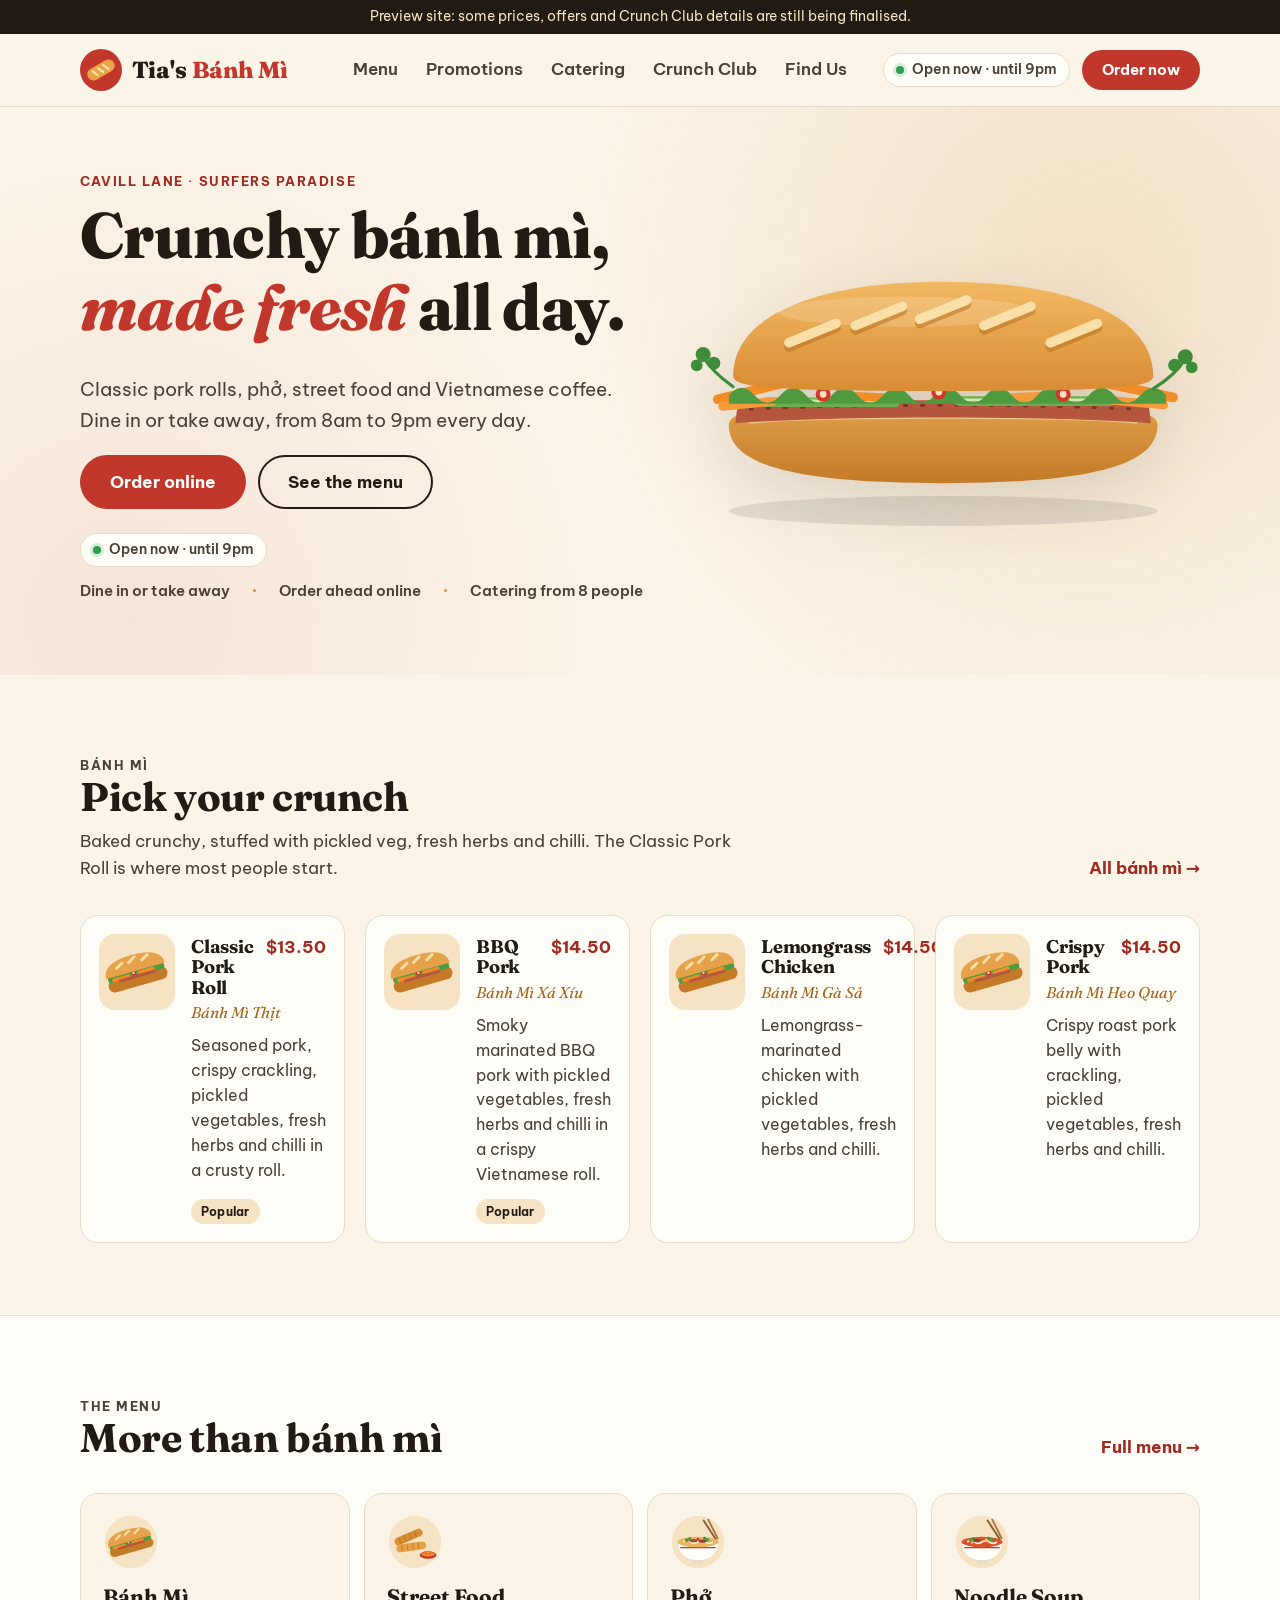
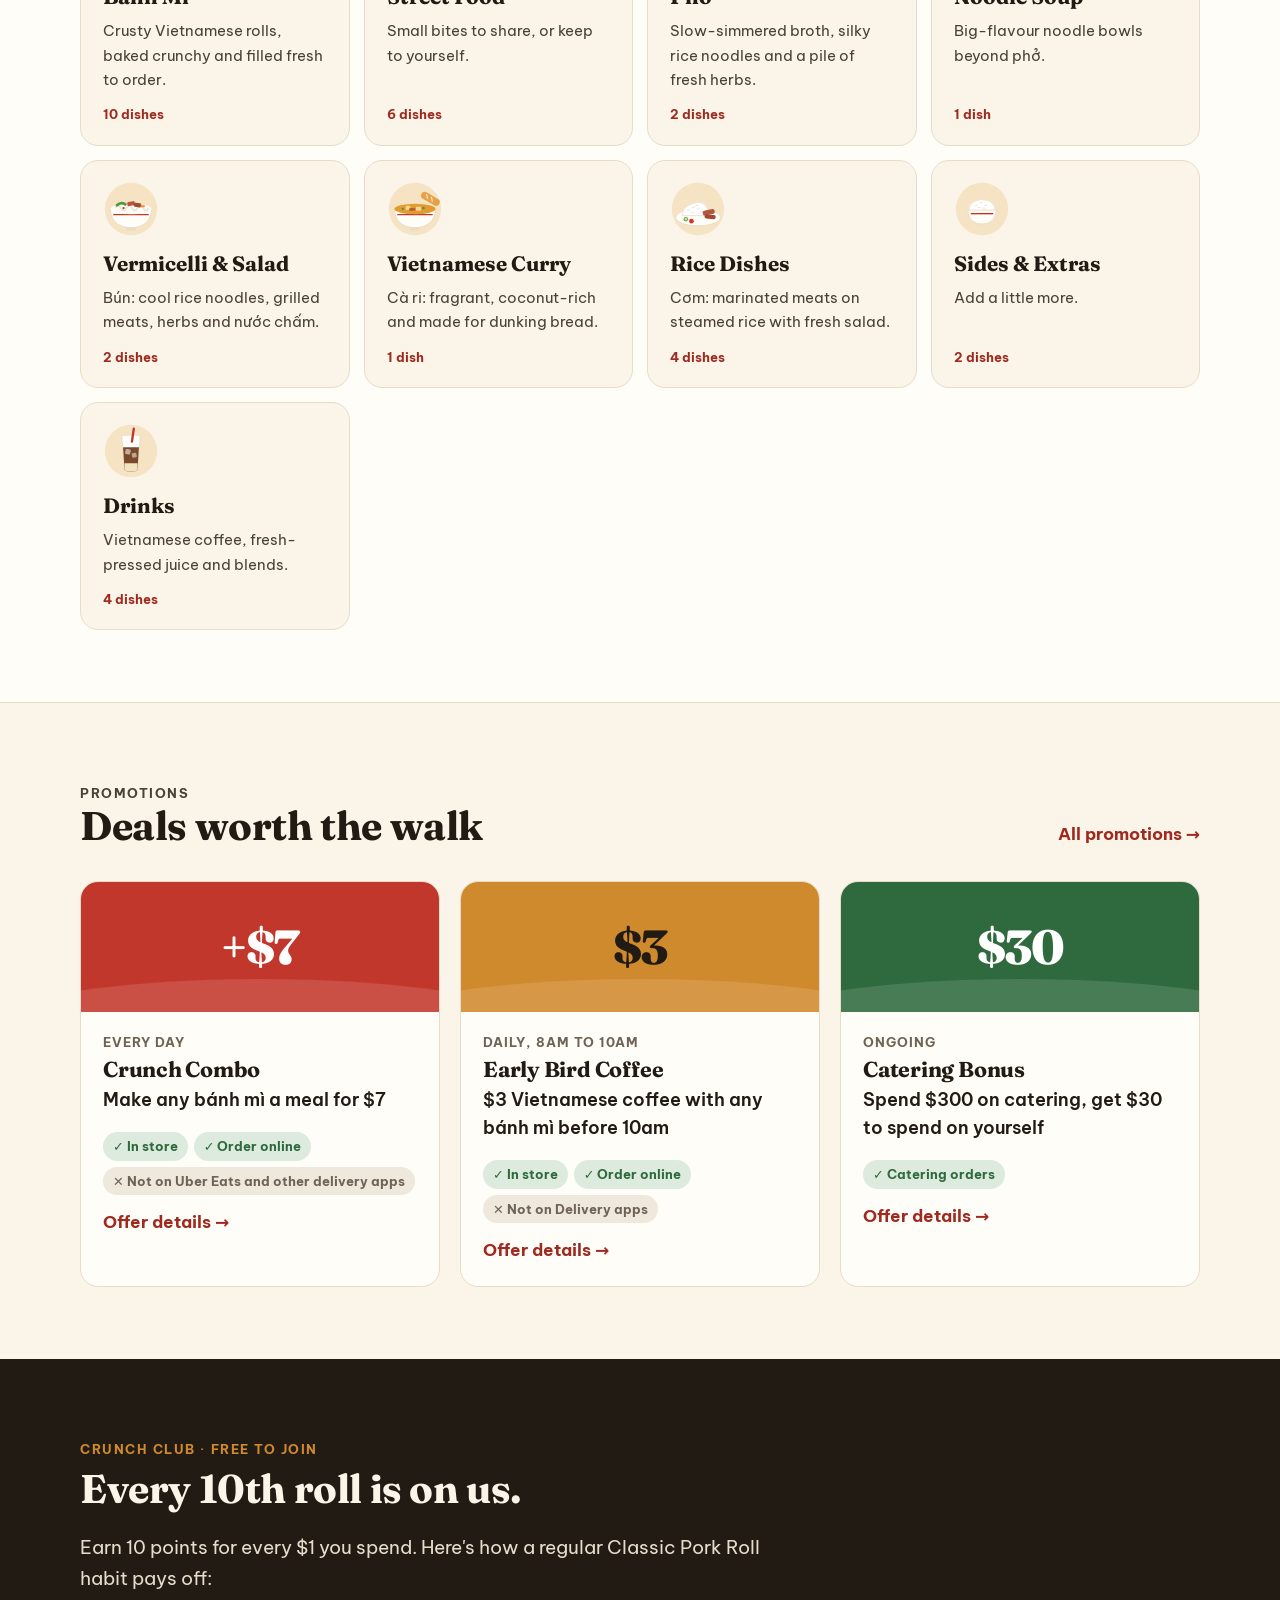
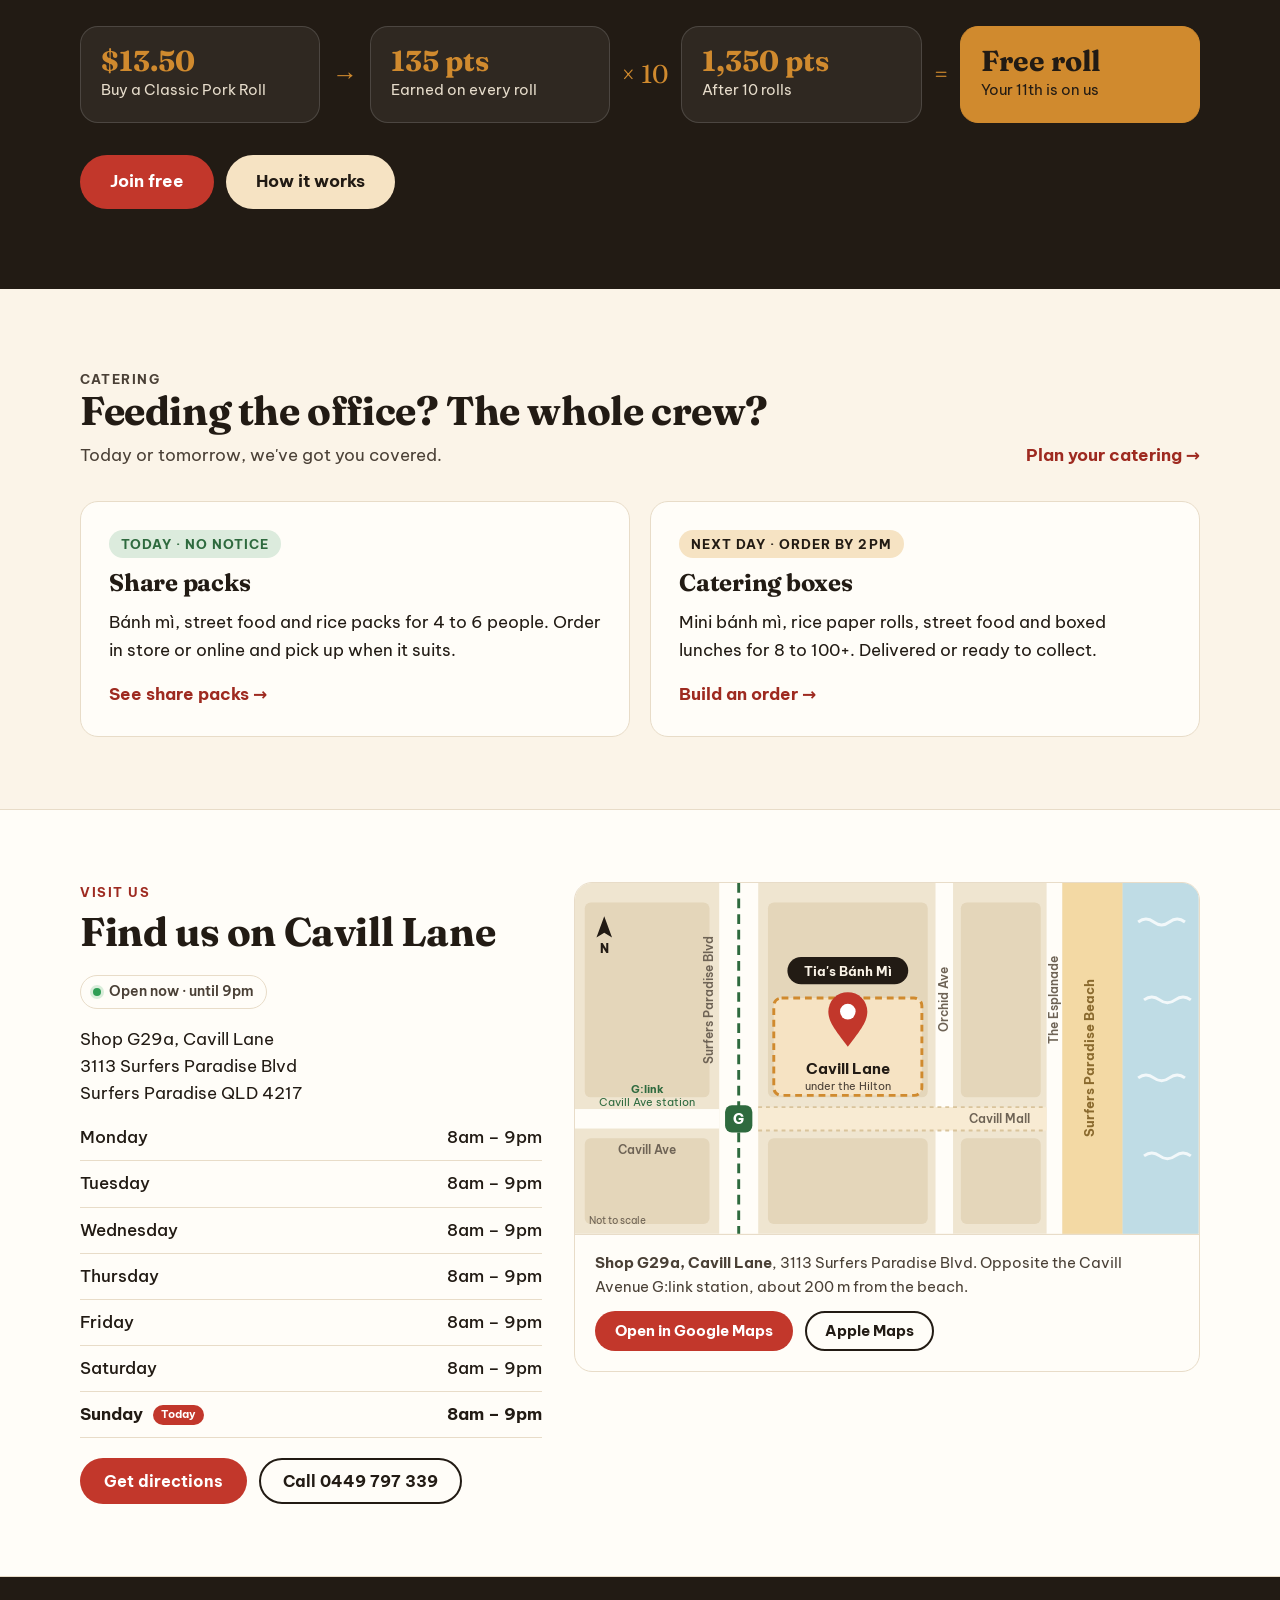
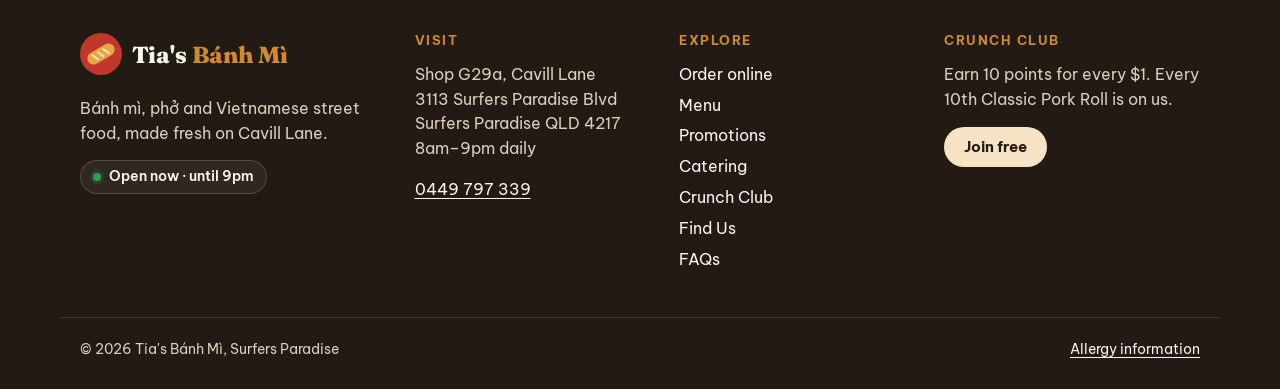
==== commit 59eb3e49: "Replace embedded map with a drawn location map; add food pictures - The Google Maps iframe can't loa" ====
--- a/index.html
+++ b/index.html
@@ -6,7 +6,7 @@
   <title>Tia's Bánh Mì | Bánh mì, phở & street food in Surfers Paradise</title>
   <meta name="description" content="Crunchy bánh mì, phở, Vietnamese street food and coffee on Cavill Lane, Surfers Paradise. Open 8am to 9pm every day. Order online, book catering or join the Crunch Club.">
   <meta name="theme-color" content="#C2372B">
-  <link rel="icon" href="assets/img/favicon.svg" type="image/svg+xml">
+  <link rel="icon" type="image/svg+xml" href="data:image/svg+xml,%3Csvg xmlns=%22http://www.w3.org/2000/svg%22 viewBox=%220 0 48 48%22%3E%3Ccircle cx=%2224%22 cy=%2224%22 r=%2224%22 fill=%22%23C2372B%22/%3E%3Cg transform=%22rotate(-30 24 24)%22%3E%3Crect x=%227%22 y=%2217%22 width=%2234%22 height=%2214%22 rx=%227%22 fill=%22%23E9A445%22/%3E%3Cpath d=%22M15 20.5l3 7M22 20.5l3 7M29 20.5l3 7%22 stroke=%22%23FBE3B8%22 stroke-width=%222.4%22 stroke-linecap=%22round%22/%3E%3C/g%3E%3C/svg%3E">
   <meta property="og:type" content="website">
   <meta property="og:title" content="Tia's Bánh Mì, Surfers Paradise">
   <meta property="og:description" content="Crunchy bánh mì, phở and Vietnamese street food on Cavill Lane. Open 8am to 9pm every day.">
@@ -60,7 +60,7 @@
           <h1>Crunchy bánh mì, <em>made fresh</em> all day.</h1>
           <p class="lead">Classic pork rolls, phở, street food and Vietnamese coffee. Dine in or take away, from 8am to 9pm every day.</p>
           <div class="btn-row">
-            <a class="btn btn-primary btn-lg" data-order-link href="https://tiasbanhmi.lifeintouch.net/">Order online</a>
+            <a class="btn btn-primary btn-lg" data-order-link href="order.html">Order online</a>
             <a class="btn btn-secondary btn-lg" href="menu.html">See the menu</a>
           </div>
           <p class="hero-status"><span class="status-pill" data-open-status></span></p>
@@ -71,7 +71,89 @@
           </ul>
         </div>
         <div class="hero-art">
-          <img src="assets/img/banh-mi.svg" alt="" width="480" height="300">
+          <svg xmlns="http://www.w3.org/2000/svg" viewBox="0 0 480 300" aria-hidden="true" focusable="false" class="hero-svg">
+  <defs>
+    <linearGradient id="hero-crust" x1="0" y1="0" x2="0" y2="1">
+      <stop offset="0" stop-color="#F2B962"/>
+      <stop offset="1" stop-color="#D88C33"/>
+    </linearGradient>
+    <linearGradient id="hero-base" x1="0" y1="0" x2="0" y2="1">
+      <stop offset="0" stop-color="#E0A04A"/>
+      <stop offset="1" stop-color="#C47A27"/>
+    </linearGradient>
+  </defs>
+
+  <ellipse cx="240" cy="266" rx="200" ry="14" fill="#221B14" opacity="0.1"/>
+
+  <!-- bottom half of the roll -->
+  <path d="M40 186 C40 170 80 166 240 166 C400 166 440 170 440 186 C440 220 390 240 240 240 C90 240 40 220 40 186Z" fill="url(#hero-base)"/>
+  <path d="M60 182 C120 176 360 176 420 182" fill="none" stroke="#F6D9A6" stroke-width="5" stroke-linecap="round" opacity="0.7"/>
+
+  <!-- pork -->
+  <path d="M48 168 C140 161 340 161 432 168 L434 184 C340 177 140 177 46 184Z" fill="#B4573E"/>
+  <path d="M60 171 C150 166 330 166 420 171" fill="none" stroke="#7E3426" stroke-width="3" stroke-linecap="round" stroke-dasharray="2 14"/>
+
+  <!-- cucumber -->
+  <rect x="70" y="160" width="130" height="9" rx="4.5" fill="#6FAE4F"/>
+  <rect x="250" y="159" width="150" height="9" rx="4.5" fill="#6FAE4F"/>
+  <rect x="76" y="162" width="118" height="2.5" rx="1.25" fill="#CFE8B0"/>
+  <rect x="256" y="161" width="138" height="2.5" rx="1.25" fill="#CFE8B0"/>
+
+  <!-- pickled carrot -->
+  <rect x="24" y="150" width="70" height="9" rx="4.5" fill="#F28C28" transform="rotate(-14 59 154)"/>
+  <rect x="30" y="162" width="56" height="8" rx="4" fill="#F59B3C" transform="rotate(-6 58 166)"/>
+  <rect x="388" y="149" width="72" height="9" rx="4.5" fill="#F28C28" transform="rotate(12 424 153)"/>
+  <rect x="394" y="161" width="56" height="8" rx="4" fill="#F59B3C" transform="rotate(5 422 165)"/>
+  <rect x="150" y="156" width="60" height="8" rx="4" fill="#F28C28" transform="rotate(3 180 160)"/>
+  <rect x="300" y="155" width="54" height="8" rx="4" fill="#F59B3C" transform="rotate(-3 327 159)"/>
+
+  <!-- lettuce -->
+  <path d="M40 158 q12 -14 24 0 t24 0 t24 0 t24 0 t24 0 t24 0 t24 0 t24 0 t24 0 t24 0 t24 0 t24 0 t24 0 t24 0 t24 0 t24 0 t24 0 L448 166 L40 166Z" fill="#4F9A3F"/>
+
+  <!-- chilli -->
+  <g>
+    <circle cx="128" cy="157" r="7" fill="#D8352A"/>
+    <circle cx="128" cy="157" r="3.2" fill="#F7E3C0"/>
+    <circle cx="236" cy="155" r="7" fill="#D8352A"/>
+    <circle cx="236" cy="155" r="3.2" fill="#F7E3C0"/>
+    <circle cx="352" cy="157" r="7" fill="#D8352A"/>
+    <circle cx="352" cy="157" r="3.2" fill="#F7E3C0"/>
+  </g>
+
+  <!-- coriander sprigs -->
+  <g fill="#3E8B3A">
+    <path d="M44 150 C30 140 22 132 16 122" fill="none" stroke="#3E8B3A" stroke-width="3" stroke-linecap="round"/>
+    <circle cx="16" cy="120" r="7"/>
+    <circle cx="26" cy="128" r="6"/>
+    <circle cx="10" cy="130" r="5.5"/>
+    <path d="M436 152 C452 142 460 134 466 124" fill="none" stroke="#3E8B3A" stroke-width="3" stroke-linecap="round"/>
+    <circle cx="466" cy="122" r="7"/>
+    <circle cx="456" cy="130" r="6"/>
+    <circle cx="472" cy="132" r="5.5"/>
+  </g>
+
+  <!-- top half of the roll -->
+  <path d="M44 140 C44 84 120 52 240 52 C360 52 436 84 436 140 C436 150 410 154 240 154 C70 154 44 150 44 140Z" fill="url(#hero-crust)"/>
+  <ellipse cx="205" cy="80" rx="120" ry="14" fill="#fff" opacity="0.16"/>
+
+  <!-- scoring -->
+  <g stroke-width="9" stroke-linecap="round" fill="none">
+    <g stroke="#B9701F" opacity="0.55" transform="translate(0 4)">
+      <path d="M96 109 L140 91"/>
+      <path d="M158 93 L202 75"/>
+      <path d="M218 87 L262 69"/>
+      <path d="M278 93 L322 75"/>
+      <path d="M340 109 L384 91"/>
+    </g>
+    <g stroke="#FADFA6">
+      <path d="M96 109 L140 91"/>
+      <path d="M158 93 L202 75"/>
+      <path d="M218 87 L262 69"/>
+      <path d="M278 93 L322 75"/>
+      <path d="M340 109 L384 91"/>
+    </g>
+  </g>
+</svg>
         </div>
       </div>
     </section>
@@ -186,6 +268,7 @@
 
   <script src="assets/js/config.js"></script>
   <script src="assets/js/data.js"></script>
+  <script src="assets/js/art.js"></script>
   <script src="assets/js/site.js"></script>
   <script src="assets/js/home.js"></script>
 </body>
--- a/assets/css/styles.css
+++ b/assets/css/styles.css
@@ -669,7 +669,9 @@
   font-weight: 800;
 }
 
-.hero-art img {
+.hero-art img,
+.hero-art svg {
+  display: block;
   width: 100%;
   height: auto;
   filter: drop-shadow(0 18px 30px rgba(34, 27, 20, 0.12));
@@ -705,7 +707,16 @@
   background: var(--paper);
   border: 1px solid var(--line);
   border-radius: var(--radius);
-  padding: 20px 22px;
+  padding: 18px;
+  display: flex;
+  gap: 16px;
+  align-items: flex-start;
+}
+
+.dish-body {
+  flex: 1;
+  min-width: 0;
+  align-self: stretch;
   display: flex;
   flex-direction: column;
 }
@@ -2064,7 +2075,7 @@
   display: grid;
   grid-template-columns: minmax(0, 0.85fr) minmax(0, 1.15fr);
   gap: 32px;
-  align-items: stretch;
+  align-items: start;
 }
 
 @media (max-width: 860px) {
@@ -2114,22 +2125,33 @@
   font-style: normal;
 }
 
-.map {
-  position: relative;
-  min-height: 340px;
+/* drawn map card (inline SVG, always displays) */
+.map-card {
+  margin: 0;
+  display: flex;
+  flex-direction: column;
+  background: var(--paper);
+  border: 1px solid var(--line);
   border-radius: var(--radius);
   overflow: hidden;
-  border: 1px solid var(--line);
-  background: var(--crust-soft);
-}
-
-.map iframe {
-  position: relative;
-  z-index: 1;
+}
+
+.map-svg {
+  display: block;
   width: 100%;
-  height: 100%;
-  min-height: 340px;
-  border: 0;
+  height: auto;
+  font-family: var(--font-body);
+}
+
+.map-card figcaption {
+  padding: 16px 20px 20px;
+  border-top: 1px solid var(--line);
+}
+
+.map-card figcaption p {
+  margin: 0 0 12px;
+  color: var(--ink-2);
+  font-size: 0.95rem;
 }
 
 .contact-list {
@@ -2148,15 +2170,6 @@
   letter-spacing: 0.08em;
   text-transform: uppercase;
   color: var(--muted);
-}
-
-.map-fallback {
-  position: absolute;
-  inset: 0;
-  display: flex;
-  align-items: center;
-  justify-content: center;
-  font-weight: 700;
 }
 
 /* ---------- FAQ ---------- */
@@ -2382,3 +2395,409 @@
     white-space: nowrap;
   }
 }
+
+/* ---------- ordering ---------- */
+
+.order-btn {
+  gap: 0;
+}
+
+.cart-count {
+  display: inline-flex;
+  align-items: center;
+  justify-content: center;
+  min-width: 22px;
+  height: 22px;
+  padding: 0 6px;
+  margin-left: 8px;
+  border-radius: 999px;
+  background: var(--cream);
+  color: var(--chilli-dark);
+  font-size: 0.78rem;
+  font-weight: 800;
+  line-height: 1;
+}
+
+.order-hero {
+  padding-bottom: 28px;
+}
+
+.order-hero-status {
+  display: flex;
+  flex-wrap: wrap;
+  align-items: center;
+  gap: 8px 16px;
+  margin: 18px 0 0;
+}
+
+.order-layout {
+  display: grid;
+  grid-template-columns: minmax(0, 1fr) 380px;
+  gap: 40px;
+  align-items: start;
+}
+
+.order-section {
+  padding-top: 36px;
+}
+
+.order-section h2 {
+  font-size: 1.8rem;
+  margin-bottom: 4px;
+}
+
+.order-section-blurb {
+  color: var(--ink-2);
+  margin-bottom: 8px;
+}
+
+.order-item {
+  display: flex;
+  justify-content: space-between;
+  gap: 20px;
+  padding: 18px 0;
+  border-bottom: 1px solid var(--line);
+}
+
+.order-item-name {
+  font-size: 1.12rem;
+  margin: 0;
+}
+
+.order-item-desc {
+  color: var(--ink-2);
+  font-size: 0.95rem;
+  margin: 2px 0 8px;
+  max-width: 34em;
+}
+
+.order-item .dish-vn {
+  margin: 2px 0 2px;
+}
+
+.order-item-side {
+  display: flex;
+  flex-direction: column;
+  align-items: flex-end;
+  gap: 10px;
+  flex-shrink: 0;
+  text-align: right;
+}
+
+.order-item-action {
+  min-height: 40px;
+  display: flex;
+  align-items: center;
+}
+
+.stepper-sm button {
+  width: 38px;
+  height: 38px;
+  font-size: 1.25rem;
+}
+
+.stepper-sm button:disabled {
+  opacity: 0.35;
+  cursor: not-allowed;
+}
+
+.stepper-qty {
+  min-width: 28px;
+  text-align: center;
+  font-weight: 700;
+}
+
+.cart-panel {
+  position: sticky;
+  top: var(--cart-top, 160px);
+  scroll-margin-top: var(--cart-top, 160px);
+}
+
+.cart-card {
+  background: var(--paper);
+  border: 1px solid var(--line);
+  border-radius: var(--radius);
+  padding: 22px;
+  box-shadow: var(--shadow);
+  max-height: calc(100vh - var(--cart-top, 160px) - 16px);
+  overflow-y: auto;
+  overscroll-behavior: contain;
+}
+
+.cart-card h2 {
+  font-size: 1.5rem;
+}
+
+.cart-card h2:focus {
+  outline: none;
+}
+
+.cart-heading-count {
+  font-family: var(--font-body);
+  font-size: 1rem;
+  color: var(--muted);
+  font-weight: 600;
+}
+
+.cart-lines {
+  list-style: none;
+  padding: 0;
+  margin: 8px 0 14px;
+  border-top: 1px solid var(--line);
+}
+
+.cart-line {
+  padding: 12px 0;
+  border-bottom: 1px solid var(--line);
+}
+
+.cart-line-top {
+  display: flex;
+  justify-content: space-between;
+  gap: 12px;
+  font-weight: 600;
+}
+
+.cart-line-cost {
+  white-space: nowrap;
+}
+
+.cart-line-controls {
+  display: flex;
+  align-items: center;
+  justify-content: space-between;
+  gap: 12px;
+  margin: 8px 0;
+}
+
+.cart-note {
+  width: 100%;
+  min-height: 38px;
+  padding: 6px 12px;
+  border: 1.5px solid var(--line);
+  border-radius: var(--radius-sm);
+  background: #fff;
+  font: inherit;
+  font-size: 0.9rem;
+}
+
+.cart-empty {
+  padding: 16px 0;
+  color: var(--muted);
+}
+
+.link-btn {
+  background: none;
+  border: 0;
+  padding: 6px 2px;
+  font: inherit;
+  font-size: 0.9rem;
+  font-weight: 600;
+  color: var(--chilli-dark);
+  text-decoration: underline;
+  text-underline-offset: 3px;
+  cursor: pointer;
+}
+
+.cart-tbc {
+  font-size: 0.9rem;
+  color: var(--ink-2);
+  background: var(--crust-soft);
+  border-radius: var(--radius-sm);
+  padding: 8px 12px;
+  margin: 0 0 8px;
+}
+
+.cart-pay {
+  font-size: 0.9rem;
+  color: var(--herb);
+  font-weight: 600;
+  margin: 0 0 16px;
+}
+
+.cart-card .field {
+  margin-bottom: 14px;
+}
+
+.cart-card .check {
+  margin-bottom: 8px;
+}
+
+.hint-text {
+  font-size: 0.85rem;
+  color: var(--muted);
+  margin: 6px 0 0;
+}
+
+.points-preview {
+  font-size: 0.9rem;
+  font-weight: 600;
+  color: var(--herb);
+  margin: 0 0 12px 30px;
+}
+
+.btn-block {
+  width: 100%;
+  margin-top: 6px;
+}
+
+.new-order {
+  margin: 12px 0 0;
+}
+
+@media (max-width: 980px) {
+  .order-layout {
+    grid-template-columns: 1fr;
+    gap: 32px;
+  }
+
+  .cart-panel {
+    position: static;
+  }
+
+  .cart-card {
+    max-height: none;
+    overflow: visible;
+  }
+}
+
+@media (max-width: 560px) {
+  .order-item {
+    gap: 12px;
+  }
+
+  .order-section h2 {
+    font-size: 1.5rem;
+  }
+}
+
+.pack {
+  display: flex;
+  flex-direction: column;
+}
+
+.pack .ticks {
+  flex: 1;
+}
+
+.pack-actions {
+  display: flex;
+  flex-wrap: wrap;
+  align-items: center;
+  gap: 8px 14px;
+}
+
+.pack-status {
+  font-size: 0.9rem;
+  font-weight: 600;
+  color: var(--herb);
+}
+
+/* ---------- food pictures ---------- */
+
+.media {
+  position: relative;
+  display: block;
+  flex-shrink: 0;
+  overflow: hidden;
+  border-radius: 16px;
+  background: var(--crust-soft);
+}
+
+.media img {
+  position: absolute;
+  inset: 0;
+  width: 100%;
+  height: 100%;
+  object-fit: cover;
+}
+
+.media-art,
+.media-art svg,
+.section-art svg,
+.cat-art svg {
+  display: block;
+  width: 100%;
+  height: 100%;
+}
+
+.media.has-photo .media-art {
+  visibility: hidden;
+}
+
+.dish-media {
+  width: 76px;
+  height: 76px;
+}
+
+.order-media {
+  width: 64px;
+  height: 64px;
+  align-self: flex-start;
+}
+
+.pack-media {
+  width: 72px;
+  height: 72px;
+  margin-bottom: 12px;
+}
+
+.section-art {
+  display: block;
+  flex-shrink: 0;
+  width: 64px;
+  height: 64px;
+}
+
+.menu-section-head,
+.order-section-head {
+  display: flex;
+  align-items: center;
+  gap: 16px;
+}
+
+.order-section-head {
+  margin-bottom: 8px;
+}
+
+.order-section-head h2 {
+  margin-bottom: 2px;
+}
+
+.order-section-head .order-section-blurb {
+  margin: 0;
+}
+
+.order-item-info {
+  flex: 1;
+  min-width: 0;
+}
+
+.cat-art {
+  display: block;
+  width: 56px;
+  height: 56px;
+  margin-bottom: 4px;
+}
+
+@media (max-width: 560px) {
+  .dish-media {
+    width: 64px;
+    height: 64px;
+  }
+
+  .order-media {
+    width: 52px;
+    height: 52px;
+  }
+
+  .section-art {
+    width: 52px;
+    height: 52px;
+  }
+
+  .cat-art {
+    width: 44px;
+    height: 44px;
+  }
+}
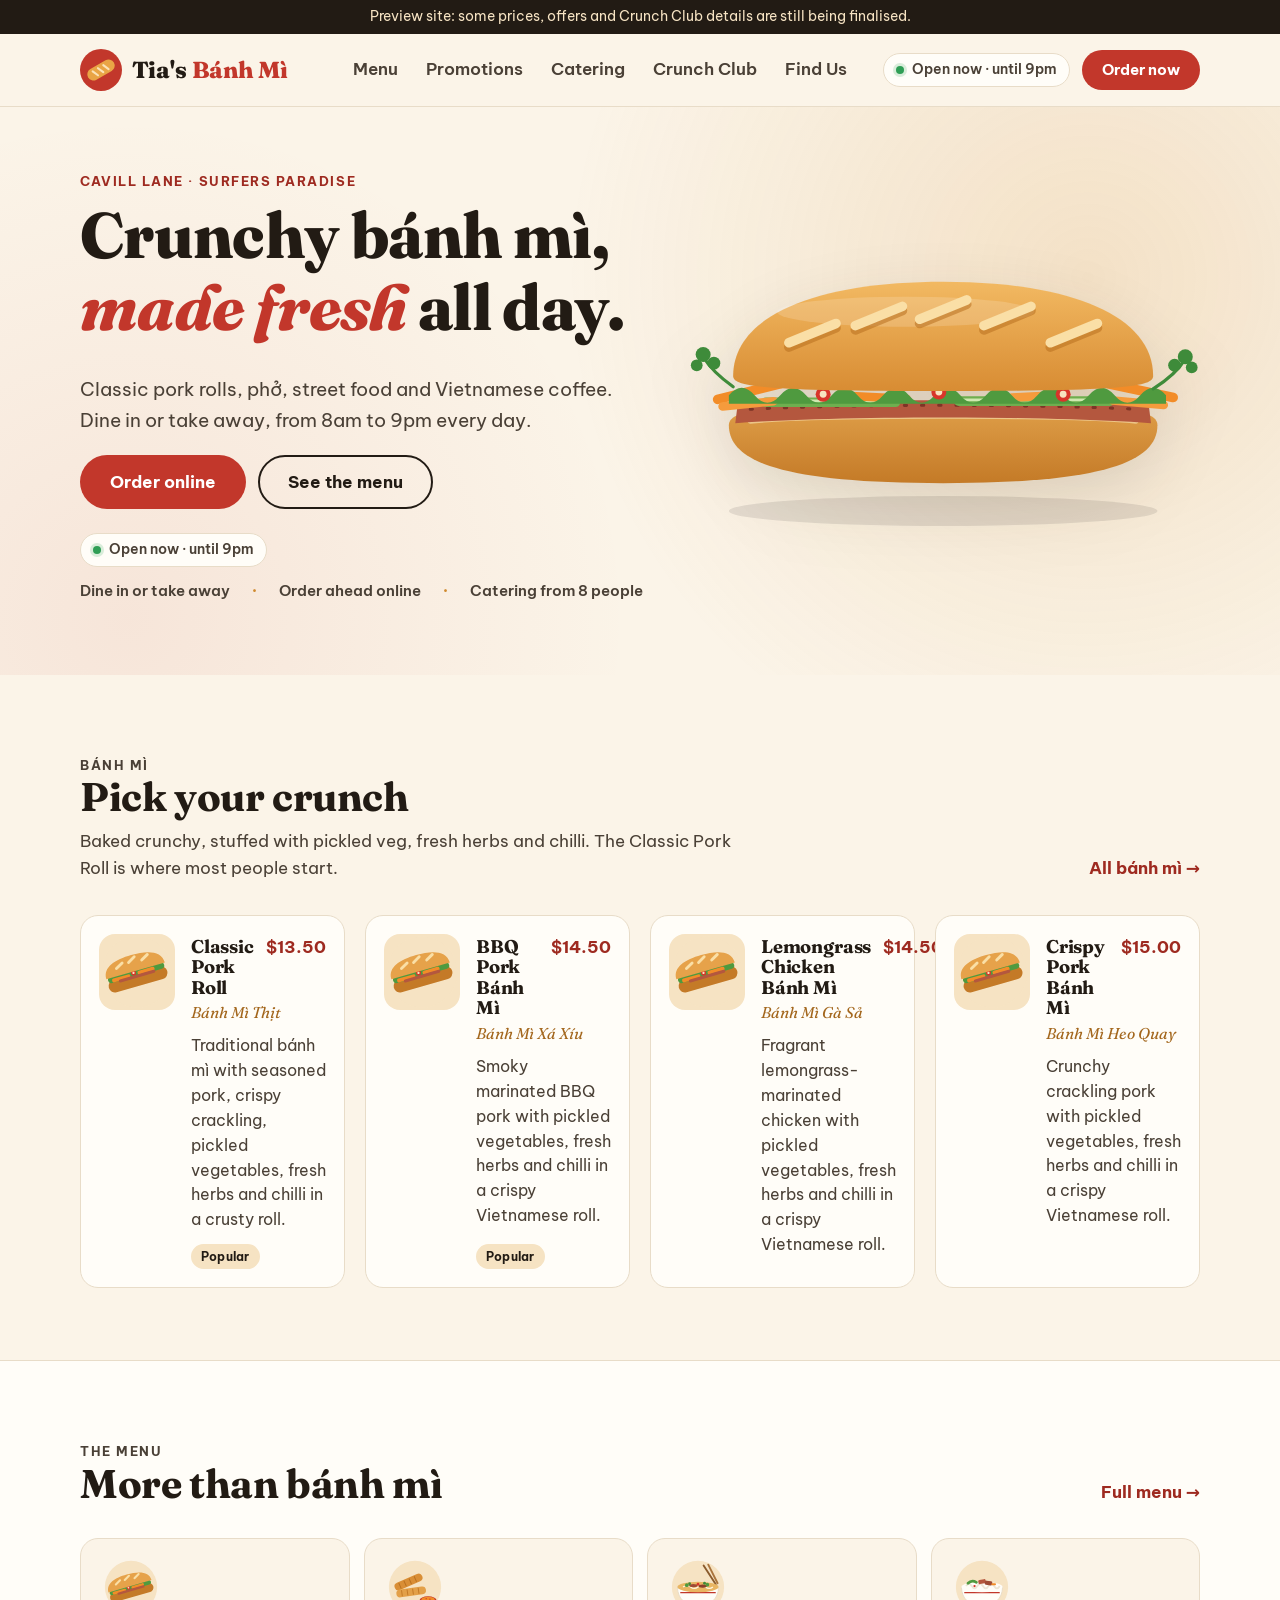
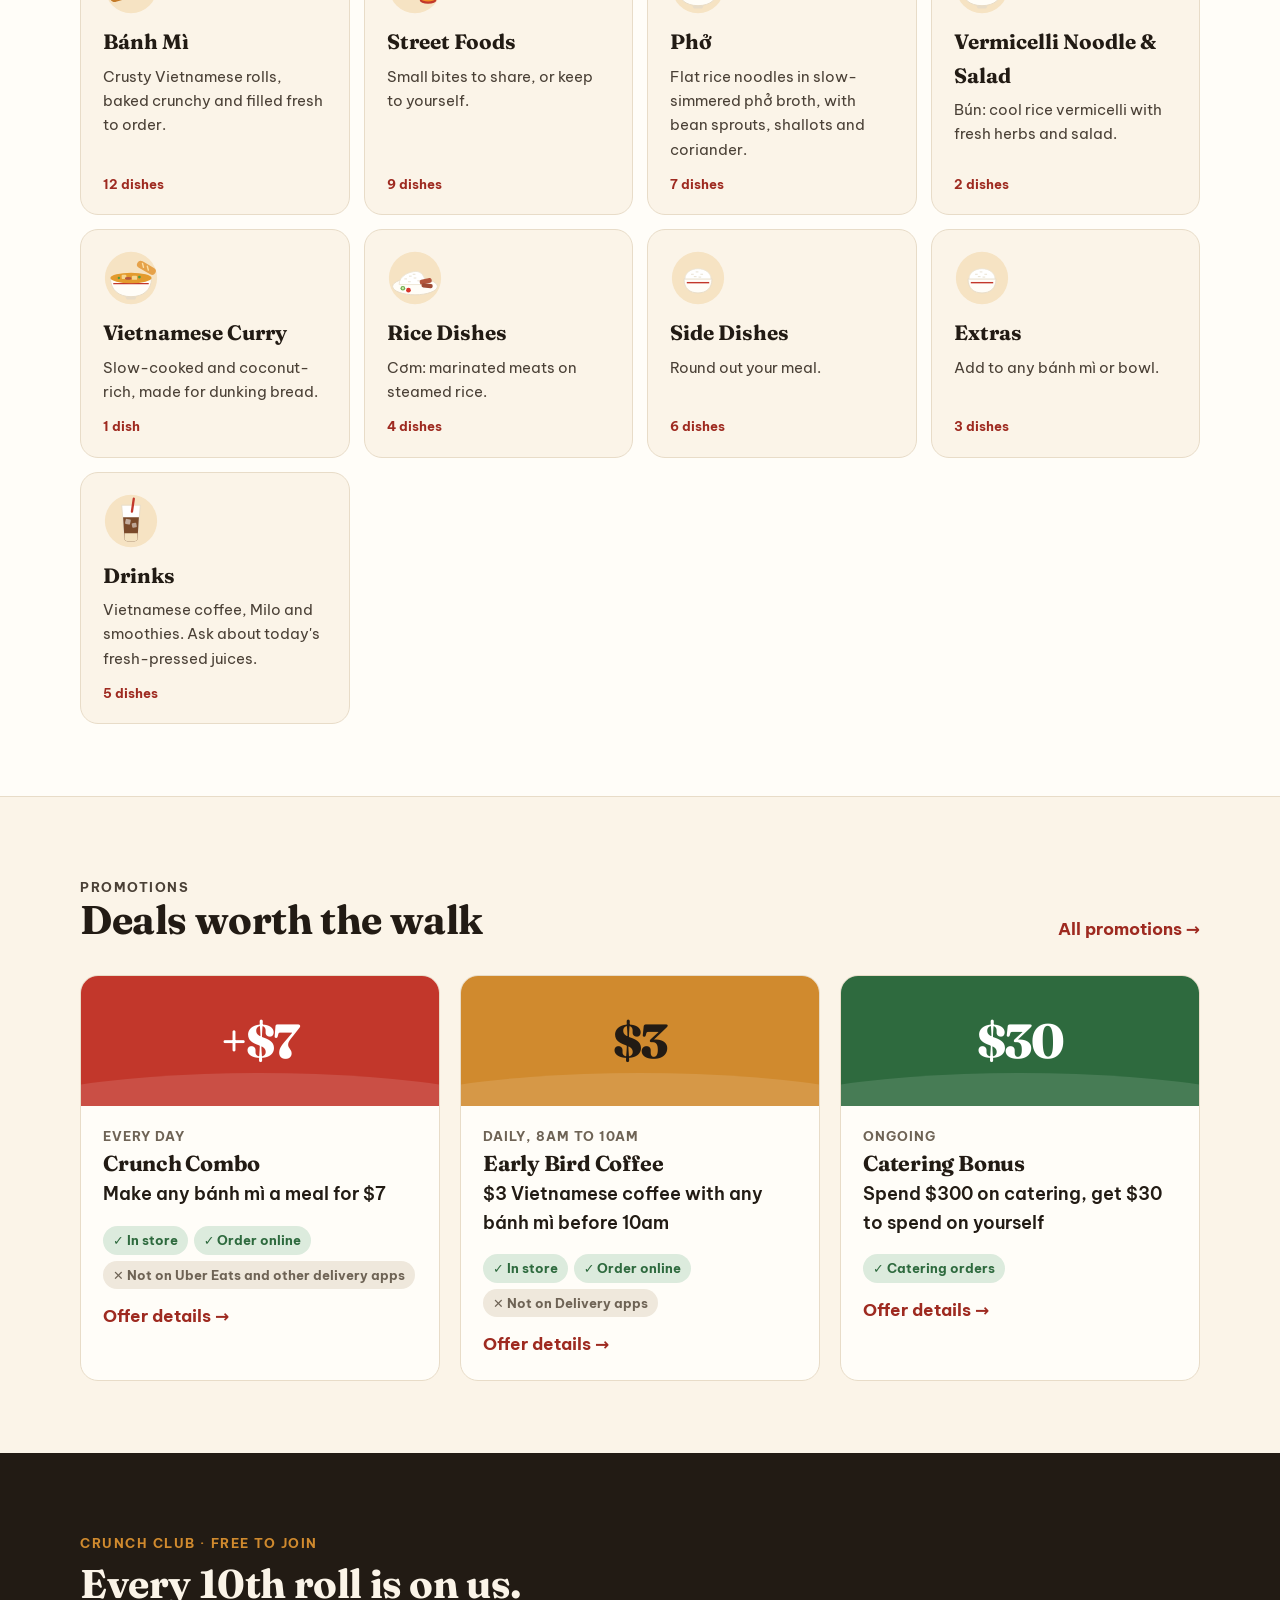
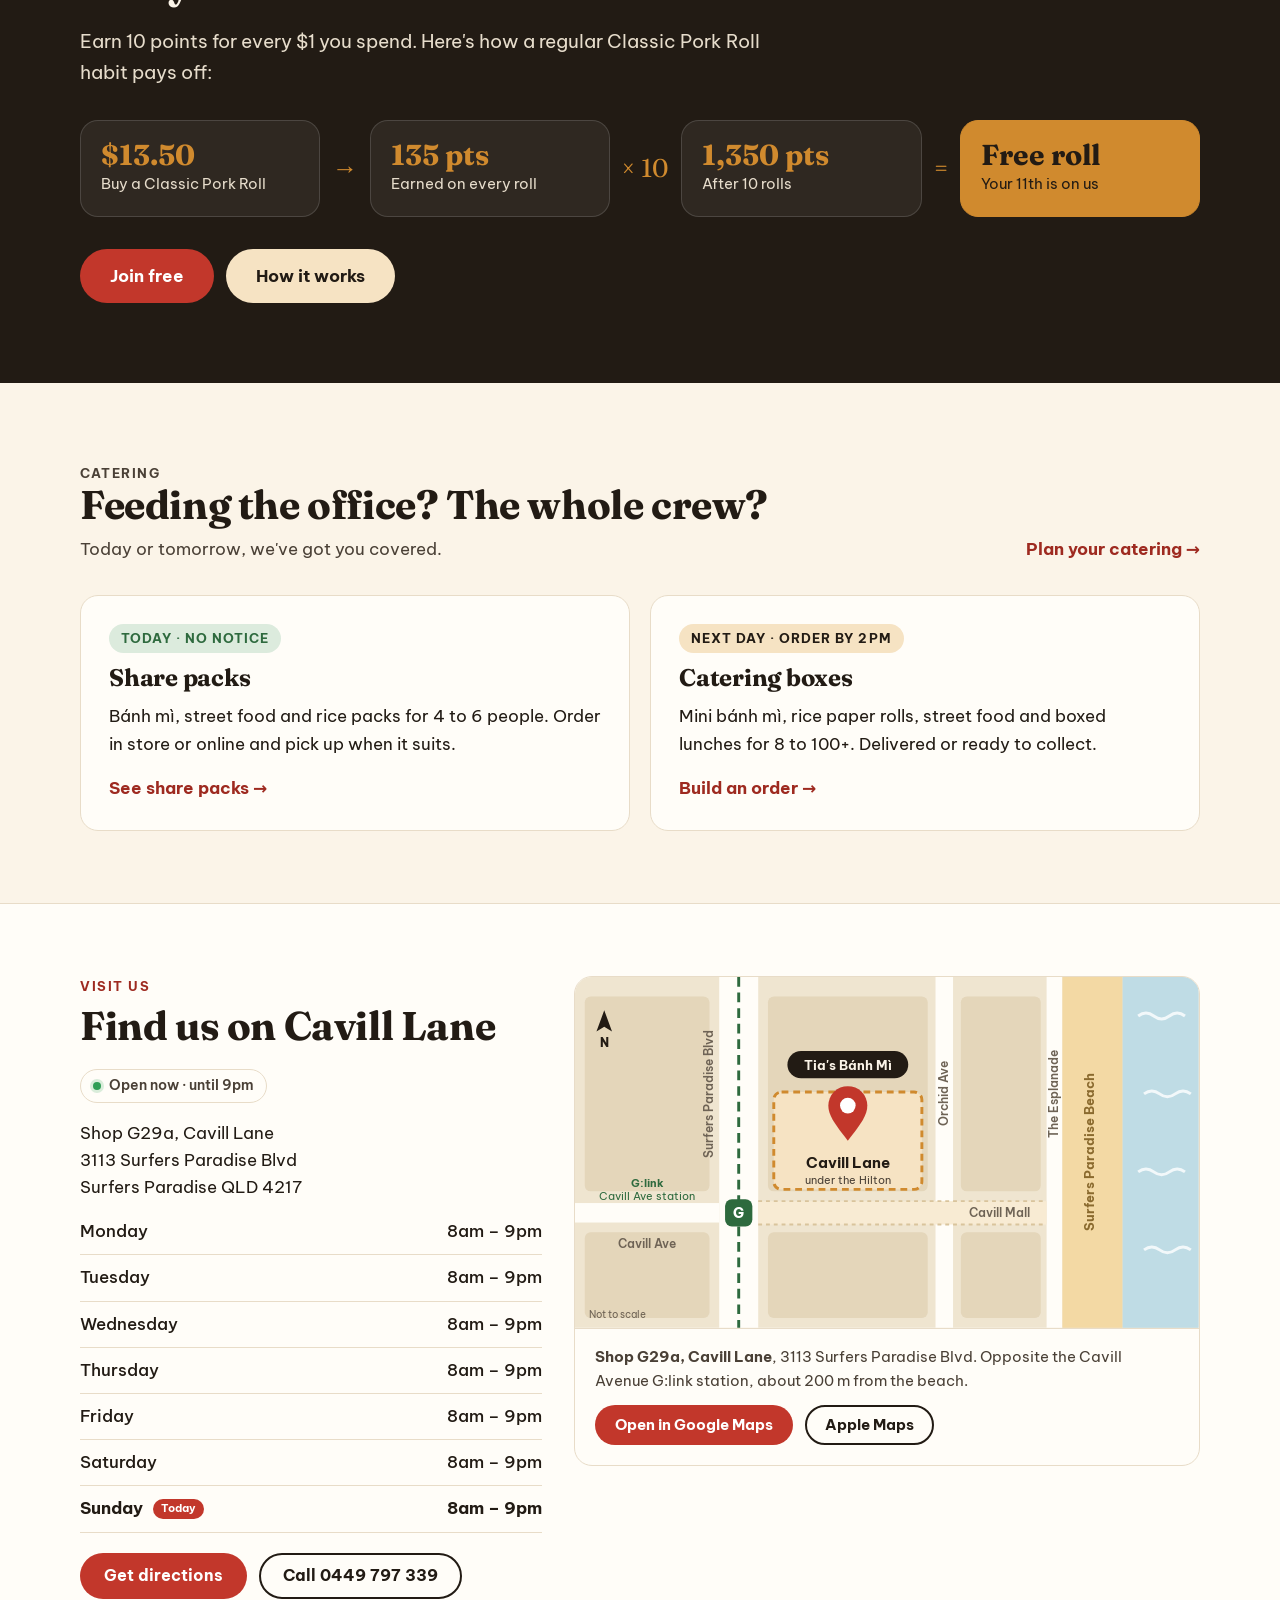
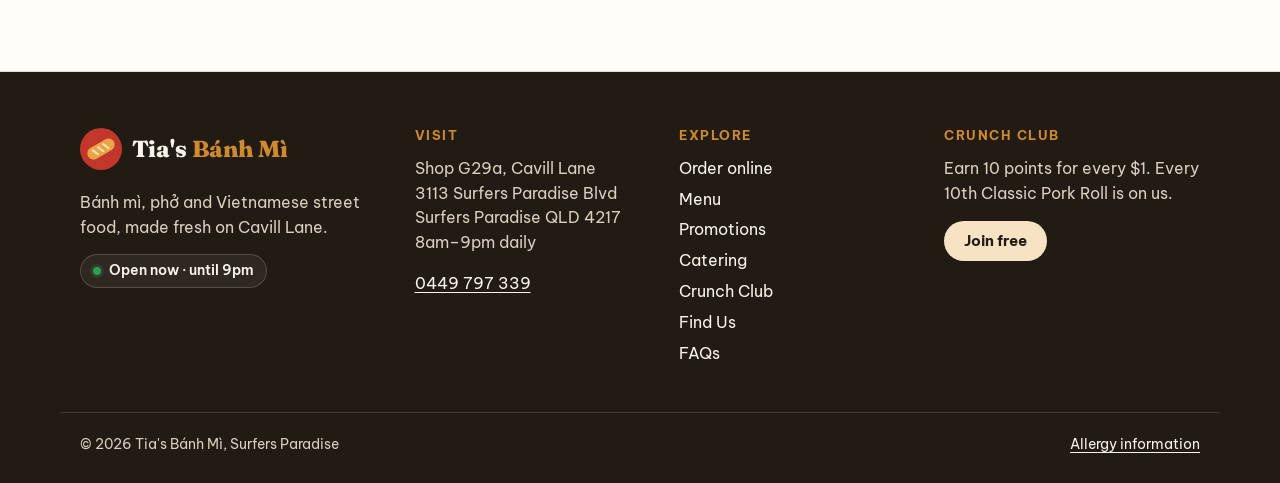
==== commit 252a39f9: "Use the real menu; fix stale-cache order links and ordering edge cases Menu - Rebuilt from the shop'" ====
--- a/index.html
+++ b/index.html
@@ -13,7 +13,7 @@
   <link rel="preconnect" href="https://fonts.googleapis.com">
   <link rel="preconnect" href="https://fonts.gstatic.com" crossorigin>
   <link rel="stylesheet" href="https://fonts.googleapis.com/css2?family=Be+Vietnam+Pro:wght@400;500;600;700&family=Fraunces:ital,opsz,wght@0,9..144,600..800;1,9..144,600..800&display=swap">
-  <link rel="stylesheet" href="assets/css/styles.css">
+  <link rel="stylesheet" href="assets/css/styles.css?v=20261006f">
   <script type="application/ld+json">
   {
     "@context": "https://schema.org",
@@ -266,10 +266,10 @@
 
   <footer id="site-footer" class="site-footer"></footer>
 
-  <script src="assets/js/config.js"></script>
-  <script src="assets/js/data.js"></script>
-  <script src="assets/js/art.js"></script>
-  <script src="assets/js/site.js"></script>
-  <script src="assets/js/home.js"></script>
+  <script src="assets/js/config.js?v=20261006f"></script>
+  <script src="assets/js/data.js?v=20261006f"></script>
+  <script src="assets/js/art.js?v=20261006f"></script>
+  <script src="assets/js/site.js?v=20261006f"></script>
+  <script src="assets/js/home.js?v=20261006f"></script>
 </body>
 </html>
--- a/assets/css/styles.css
+++ b/assets/css/styles.css
@@ -2399,21 +2399,25 @@
 /* ---------- ordering ---------- */
 
 .order-btn {
-  gap: 0;
-}
-
+  position: relative;
+}
+
+/* Sits over the button's corner, so it never widens the header. */
 .cart-count {
+  position: absolute;
+  top: -7px;
+  right: -7px;
   display: inline-flex;
   align-items: center;
   justify-content: center;
   min-width: 22px;
   height: 22px;
   padding: 0 6px;
-  margin-left: 8px;
   border-radius: 999px;
+  border: 2px solid var(--chilli);
   background: var(--cream);
   color: var(--chilli-dark);
-  font-size: 0.78rem;
+  font-size: 0.75rem;
   font-weight: 800;
   line-height: 1;
 }
@@ -2801,3 +2805,8 @@
     height: 44px;
   }
 }
+
+.tag-gf {
+  background: #e2edf5;
+  color: #24506e;
+}
